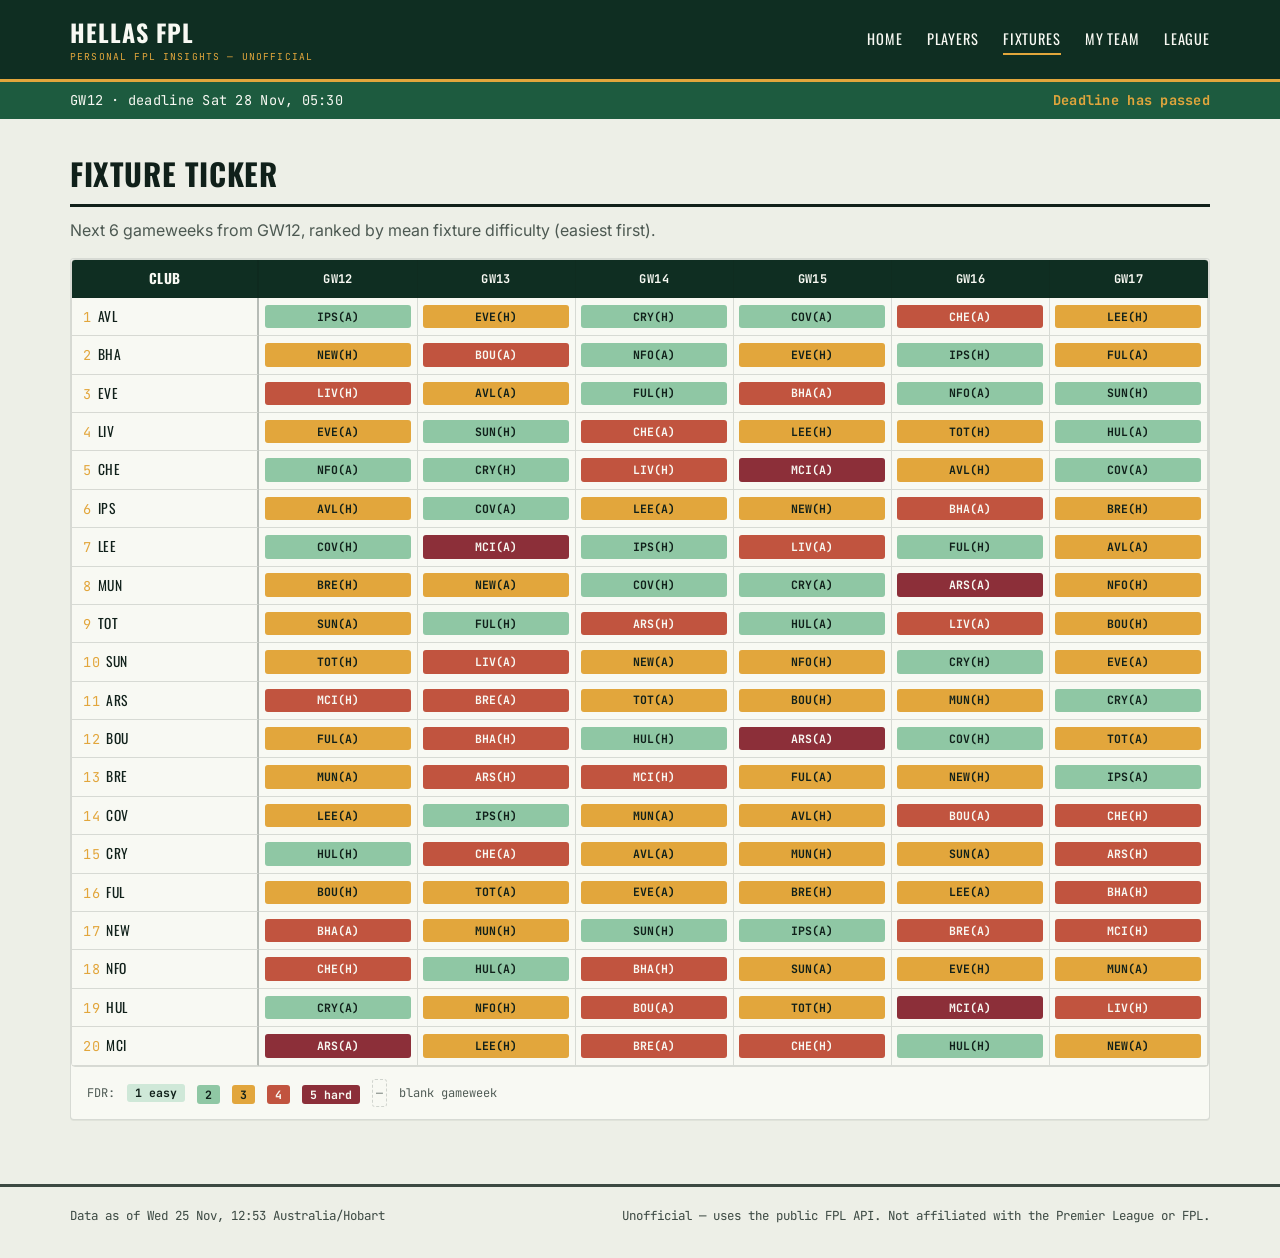
==== docs/fixtures.html @ b4c3e899 "Rebuild site [skip ci]" ====
<!doctype html>
<html lang="en">
<head>
<meta charset="utf-8">
<meta name="viewport" content="width=device-width, initial-scale=1">
<title>Hellas FPL &mdash; Fixtures</title>
<meta name="description" content="Personal Fantasy Premier League insights for Hellas FPL. Unofficial, uses the public FPL API.">
<link rel="preconnect" href="https://fonts.googleapis.com">
<link rel="preconnect" href="https://fonts.gstatic.com" crossorigin>
<link href="https://fonts.googleapis.com/css2?family=Oswald:wght@500;600;700&family=Inter:wght@400;500;600&family=JetBrains+Mono:wght@400;500;700&display=swap" rel="stylesheet">
<link rel="stylesheet" href="assets/style.css">
</head>
<body>
<header class="site-header">
  <div class="container">
    <a class="wordmark" href="index.html">Hellas FPL<small>Personal FPL insights &mdash; unofficial</small></a>
    <button class="nav-toggle" aria-label="Toggle navigation" aria-expanded="false">MENU</button>
    <nav class="site-nav">
      <a href="index.html" >Home</a>
      <a href="players.html" >Players</a>
      <a href="fixtures.html" aria-current="page">Fixtures</a>
      <a href="my-team.html" >My Team</a>
      <a href="league.html" >League</a>
    </nav>
  </div>
</header>

<div class="matchday-strip">
  <div class="container">
    <span>GW12 &middot; deadline Sat 28 Nov, 05:30</span>
    <span class="countdown" data-deadline="2026-11-27T18:30:00+00:00">--</span>
  </div>
</div>

<main>
  <div class="container">
    
<h1 class="page-title">Fixture Ticker</h1>
<p class="text-muted" style="margin-top:-0.8rem;">Next 6 gameweeks from GW12, ranked by mean fixture difficulty (easiest first).</p>

<div class="panel">
  <div class="panel-body" style="padding: 0;">
    

<div class="ticker-scroll">
<table class="ticker">
  <thead>
    <tr>
      <th class="club-cell">Club</th>
      <th>GW12</th><th>GW13</th><th>GW14</th><th>GW15</th><th>GW16</th><th>GW17</th>
    </tr>
  </thead>
  <tbody>
    
    <tr>
      <td class="club-cell"><span class="rank-num">1</span>AVL</td>
      
      <td class="fdr-cell">
        
          <span class="fdr-chip fdr-2">IPS(A)</span>
        
      </td>
      
      <td class="fdr-cell">
        
          <span class="fdr-chip fdr-3">EVE(H)</span>
        
      </td>
      
      <td class="fdr-cell">
        
          <span class="fdr-chip fdr-2">CRY(H)</span>
        
      </td>
      
      <td class="fdr-cell">
        
          <span class="fdr-chip fdr-2">COV(A)</span>
        
      </td>
      
      <td class="fdr-cell">
        
          <span class="fdr-chip fdr-4">CHE(A)</span>
        
      </td>
      
      <td class="fdr-cell">
        
          <span class="fdr-chip fdr-3">LEE(H)</span>
        
      </td>
      
    </tr>
    
    <tr>
      <td class="club-cell"><span class="rank-num">2</span>BHA</td>
      
      <td class="fdr-cell">
        
          <span class="fdr-chip fdr-3">NEW(H)</span>
        
      </td>
      
      <td class="fdr-cell">
        
          <span class="fdr-chip fdr-4">BOU(A)</span>
        
      </td>
      
      <td class="fdr-cell">
        
          <span class="fdr-chip fdr-2">NFO(A)</span>
        
      </td>
      
      <td class="fdr-cell">
        
          <span class="fdr-chip fdr-3">EVE(H)</span>
        
      </td>
      
      <td class="fdr-cell">
        
          <span class="fdr-chip fdr-2">IPS(H)</span>
        
      </td>
      
      <td class="fdr-cell">
        
          <span class="fdr-chip fdr-3">FUL(A)</span>
        
      </td>
      
    </tr>
    
    <tr>
      <td class="club-cell"><span class="rank-num">3</span>EVE</td>
      
      <td class="fdr-cell">
        
          <span class="fdr-chip fdr-4">LIV(H)</span>
        
      </td>
      
      <td class="fdr-cell">
        
          <span class="fdr-chip fdr-3">AVL(A)</span>
        
      </td>
      
      <td class="fdr-cell">
        
          <span class="fdr-chip fdr-2">FUL(H)</span>
        
      </td>
      
      <td class="fdr-cell">
        
          <span class="fdr-chip fdr-4">BHA(A)</span>
        
      </td>
      
      <td class="fdr-cell">
        
          <span class="fdr-chip fdr-2">NFO(A)</span>
        
      </td>
      
      <td class="fdr-cell">
        
          <span class="fdr-chip fdr-2">SUN(H)</span>
        
      </td>
      
    </tr>
    
    <tr>
      <td class="club-cell"><span class="rank-num">4</span>LIV</td>
      
      <td class="fdr-cell">
        
          <span class="fdr-chip fdr-3">EVE(A)</span>
        
      </td>
      
      <td class="fdr-cell">
        
          <span class="fdr-chip fdr-2">SUN(H)</span>
        
      </td>
      
      <td class="fdr-cell">
        
          <span class="fdr-chip fdr-4">CHE(A)</span>
        
      </td>
      
      <td class="fdr-cell">
        
          <span class="fdr-chip fdr-3">LEE(H)</span>
        
      </td>
      
      <td class="fdr-cell">
        
          <span class="fdr-chip fdr-3">TOT(H)</span>
        
      </td>
      
      <td class="fdr-cell">
        
          <span class="fdr-chip fdr-2">HUL(A)</span>
        
      </td>
      
    </tr>
    
    <tr>
      <td class="club-cell"><span class="rank-num">5</span>CHE</td>
      
      <td class="fdr-cell">
        
          <span class="fdr-chip fdr-2">NFO(A)</span>
        
      </td>
      
      <td class="fdr-cell">
        
          <span class="fdr-chip fdr-2">CRY(H)</span>
        
      </td>
      
      <td class="fdr-cell">
        
          <span class="fdr-chip fdr-4">LIV(H)</span>
        
      </td>
      
      <td class="fdr-cell">
        
          <span class="fdr-chip fdr-5">MCI(A)</span>
        
      </td>
      
      <td class="fdr-cell">
        
          <span class="fdr-chip fdr-3">AVL(H)</span>
        
      </td>
      
      <td class="fdr-cell">
        
          <span class="fdr-chip fdr-2">COV(A)</span>
        
      </td>
      
    </tr>
    
    <tr>
      <td class="club-cell"><span class="rank-num">6</span>IPS</td>
      
      <td class="fdr-cell">
        
          <span class="fdr-chip fdr-3">AVL(H)</span>
        
      </td>
      
      <td class="fdr-cell">
        
          <span class="fdr-chip fdr-2">COV(A)</span>
        
      </td>
      
      <td class="fdr-cell">
        
          <span class="fdr-chip fdr-3">LEE(A)</span>
        
      </td>
      
      <td class="fdr-cell">
        
          <span class="fdr-chip fdr-3">NEW(H)</span>
        
      </td>
      
      <td class="fdr-cell">
        
          <span class="fdr-chip fdr-4">BHA(A)</span>
        
      </td>
      
      <td class="fdr-cell">
        
          <span class="fdr-chip fdr-3">BRE(H)</span>
        
      </td>
      
    </tr>
    
    <tr>
      <td class="club-cell"><span class="rank-num">7</span>LEE</td>
      
      <td class="fdr-cell">
        
          <span class="fdr-chip fdr-2">COV(H)</span>
        
      </td>
      
      <td class="fdr-cell">
        
          <span class="fdr-chip fdr-5">MCI(A)</span>
        
      </td>
      
      <td class="fdr-cell">
        
          <span class="fdr-chip fdr-2">IPS(H)</span>
        
      </td>
      
      <td class="fdr-cell">
        
          <span class="fdr-chip fdr-4">LIV(A)</span>
        
      </td>
      
      <td class="fdr-cell">
        
          <span class="fdr-chip fdr-2">FUL(H)</span>
        
      </td>
      
      <td class="fdr-cell">
        
          <span class="fdr-chip fdr-3">AVL(A)</span>
        
      </td>
      
    </tr>
    
    <tr>
      <td class="club-cell"><span class="rank-num">8</span>MUN</td>
      
      <td class="fdr-cell">
        
          <span class="fdr-chip fdr-3">BRE(H)</span>
        
      </td>
      
      <td class="fdr-cell">
        
          <span class="fdr-chip fdr-3">NEW(A)</span>
        
      </td>
      
      <td class="fdr-cell">
        
          <span class="fdr-chip fdr-2">COV(H)</span>
        
      </td>
      
      <td class="fdr-cell">
        
          <span class="fdr-chip fdr-2">CRY(A)</span>
        
      </td>
      
      <td class="fdr-cell">
        
          <span class="fdr-chip fdr-5">ARS(A)</span>
        
      </td>
      
      <td class="fdr-cell">
        
          <span class="fdr-chip fdr-3">NFO(H)</span>
        
      </td>
      
    </tr>
    
    <tr>
      <td class="club-cell"><span class="rank-num">9</span>TOT</td>
      
      <td class="fdr-cell">
        
          <span class="fdr-chip fdr-3">SUN(A)</span>
        
      </td>
      
      <td class="fdr-cell">
        
          <span class="fdr-chip fdr-2">FUL(H)</span>
        
      </td>
      
      <td class="fdr-cell">
        
          <span class="fdr-chip fdr-4">ARS(H)</span>
        
      </td>
      
      <td class="fdr-cell">
        
          <span class="fdr-chip fdr-2">HUL(A)</span>
        
      </td>
      
      <td class="fdr-cell">
        
          <span class="fdr-chip fdr-4">LIV(A)</span>
        
      </td>
      
      <td class="fdr-cell">
        
          <span class="fdr-chip fdr-3">BOU(H)</span>
        
      </td>
      
    </tr>
    
    <tr>
      <td class="club-cell"><span class="rank-num">10</span>SUN</td>
      
      <td class="fdr-cell">
        
          <span class="fdr-chip fdr-3">TOT(H)</span>
        
      </td>
      
      <td class="fdr-cell">
        
          <span class="fdr-chip fdr-4">LIV(A)</span>
        
      </td>
      
      <td class="fdr-cell">
        
          <span class="fdr-chip fdr-3">NEW(A)</span>
        
      </td>
      
      <td class="fdr-cell">
        
          <span class="fdr-chip fdr-3">NFO(H)</span>
        
      </td>
      
      <td class="fdr-cell">
        
          <span class="fdr-chip fdr-2">CRY(H)</span>
        
      </td>
      
      <td class="fdr-cell">
        
          <span class="fdr-chip fdr-3">EVE(A)</span>
        
      </td>
      
    </tr>
    
    <tr>
      <td class="club-cell"><span class="rank-num">11</span>ARS</td>
      
      <td class="fdr-cell">
        
          <span class="fdr-chip fdr-4">MCI(H)</span>
        
      </td>
      
      <td class="fdr-cell">
        
          <span class="fdr-chip fdr-4">BRE(A)</span>
        
      </td>
      
      <td class="fdr-cell">
        
          <span class="fdr-chip fdr-3">TOT(A)</span>
        
      </td>
      
      <td class="fdr-cell">
        
          <span class="fdr-chip fdr-3">BOU(H)</span>
        
      </td>
      
      <td class="fdr-cell">
        
          <span class="fdr-chip fdr-3">MUN(H)</span>
        
      </td>
      
      <td class="fdr-cell">
        
          <span class="fdr-chip fdr-2">CRY(A)</span>
        
      </td>
      
    </tr>
    
    <tr>
      <td class="club-cell"><span class="rank-num">12</span>BOU</td>
      
      <td class="fdr-cell">
        
          <span class="fdr-chip fdr-3">FUL(A)</span>
        
      </td>
      
      <td class="fdr-cell">
        
          <span class="fdr-chip fdr-4">BHA(H)</span>
        
      </td>
      
      <td class="fdr-cell">
        
          <span class="fdr-chip fdr-2">HUL(H)</span>
        
      </td>
      
      <td class="fdr-cell">
        
          <span class="fdr-chip fdr-5">ARS(A)</span>
        
      </td>
      
      <td class="fdr-cell">
        
          <span class="fdr-chip fdr-2">COV(H)</span>
        
      </td>
      
      <td class="fdr-cell">
        
          <span class="fdr-chip fdr-3">TOT(A)</span>
        
      </td>
      
    </tr>
    
    <tr>
      <td class="club-cell"><span class="rank-num">13</span>BRE</td>
      
      <td class="fdr-cell">
        
          <span class="fdr-chip fdr-3">MUN(A)</span>
        
      </td>
      
      <td class="fdr-cell">
        
          <span class="fdr-chip fdr-4">ARS(H)</span>
        
      </td>
      
      <td class="fdr-cell">
        
          <span class="fdr-chip fdr-4">MCI(H)</span>
        
      </td>
      
      <td class="fdr-cell">
        
          <span class="fdr-chip fdr-3">FUL(A)</span>
        
      </td>
      
      <td class="fdr-cell">
        
          <span class="fdr-chip fdr-3">NEW(H)</span>
        
      </td>
      
      <td class="fdr-cell">
        
          <span class="fdr-chip fdr-2">IPS(A)</span>
        
      </td>
      
    </tr>
    
    <tr>
      <td class="club-cell"><span class="rank-num">14</span>COV</td>
      
      <td class="fdr-cell">
        
          <span class="fdr-chip fdr-3">LEE(A)</span>
        
      </td>
      
      <td class="fdr-cell">
        
          <span class="fdr-chip fdr-2">IPS(H)</span>
        
      </td>
      
      <td class="fdr-cell">
        
          <span class="fdr-chip fdr-3">MUN(A)</span>
        
      </td>
      
      <td class="fdr-cell">
        
          <span class="fdr-chip fdr-3">AVL(H)</span>
        
      </td>
      
      <td class="fdr-cell">
        
          <span class="fdr-chip fdr-4">BOU(A)</span>
        
      </td>
      
      <td class="fdr-cell">
        
          <span class="fdr-chip fdr-4">CHE(H)</span>
        
      </td>
      
    </tr>
    
    <tr>
      <td class="club-cell"><span class="rank-num">15</span>CRY</td>
      
      <td class="fdr-cell">
        
          <span class="fdr-chip fdr-2">HUL(H)</span>
        
      </td>
      
      <td class="fdr-cell">
        
          <span class="fdr-chip fdr-4">CHE(A)</span>
        
      </td>
      
      <td class="fdr-cell">
        
          <span class="fdr-chip fdr-3">AVL(A)</span>
        
      </td>
      
      <td class="fdr-cell">
        
          <span class="fdr-chip fdr-3">MUN(H)</span>
        
      </td>
      
      <td class="fdr-cell">
        
          <span class="fdr-chip fdr-3">SUN(A)</span>
        
      </td>
      
      <td class="fdr-cell">
        
          <span class="fdr-chip fdr-4">ARS(H)</span>
        
      </td>
      
    </tr>
    
    <tr>
      <td class="club-cell"><span class="rank-num">16</span>FUL</td>
      
      <td class="fdr-cell">
        
          <span class="fdr-chip fdr-3">BOU(H)</span>
        
      </td>
      
      <td class="fdr-cell">
        
          <span class="fdr-chip fdr-3">TOT(A)</span>
        
      </td>
      
      <td class="fdr-cell">
        
          <span class="fdr-chip fdr-3">EVE(A)</span>
        
      </td>
      
      <td class="fdr-cell">
        
          <span class="fdr-chip fdr-3">BRE(H)</span>
        
      </td>
      
      <td class="fdr-cell">
        
          <span class="fdr-chip fdr-3">LEE(A)</span>
        
      </td>
      
      <td class="fdr-cell">
        
          <span class="fdr-chip fdr-4">BHA(H)</span>
        
      </td>
      
    </tr>
    
    <tr>
      <td class="club-cell"><span class="rank-num">17</span>NEW</td>
      
      <td class="fdr-cell">
        
          <span class="fdr-chip fdr-4">BHA(A)</span>
        
      </td>
      
      <td class="fdr-cell">
        
          <span class="fdr-chip fdr-3">MUN(H)</span>
        
      </td>
      
      <td class="fdr-cell">
        
          <span class="fdr-chip fdr-2">SUN(H)</span>
        
      </td>
      
      <td class="fdr-cell">
        
          <span class="fdr-chip fdr-2">IPS(A)</span>
        
      </td>
      
      <td class="fdr-cell">
        
          <span class="fdr-chip fdr-4">BRE(A)</span>
        
      </td>
      
      <td class="fdr-cell">
        
          <span class="fdr-chip fdr-4">MCI(H)</span>
        
      </td>
      
    </tr>
    
    <tr>
      <td class="club-cell"><span class="rank-num">18</span>NFO</td>
      
      <td class="fdr-cell">
        
          <span class="fdr-chip fdr-4">CHE(H)</span>
        
      </td>
      
      <td class="fdr-cell">
        
          <span class="fdr-chip fdr-2">HUL(A)</span>
        
      </td>
      
      <td class="fdr-cell">
        
          <span class="fdr-chip fdr-4">BHA(H)</span>
        
      </td>
      
      <td class="fdr-cell">
        
          <span class="fdr-chip fdr-3">SUN(A)</span>
        
      </td>
      
      <td class="fdr-cell">
        
          <span class="fdr-chip fdr-3">EVE(H)</span>
        
      </td>
      
      <td class="fdr-cell">
        
          <span class="fdr-chip fdr-3">MUN(A)</span>
        
      </td>
      
    </tr>
    
    <tr>
      <td class="club-cell"><span class="rank-num">19</span>HUL</td>
      
      <td class="fdr-cell">
        
          <span class="fdr-chip fdr-2">CRY(A)</span>
        
      </td>
      
      <td class="fdr-cell">
        
          <span class="fdr-chip fdr-3">NFO(H)</span>
        
      </td>
      
      <td class="fdr-cell">
        
          <span class="fdr-chip fdr-4">BOU(A)</span>
        
      </td>
      
      <td class="fdr-cell">
        
          <span class="fdr-chip fdr-3">TOT(H)</span>
        
      </td>
      
      <td class="fdr-cell">
        
          <span class="fdr-chip fdr-5">MCI(A)</span>
        
      </td>
      
      <td class="fdr-cell">
        
          <span class="fdr-chip fdr-4">LIV(H)</span>
        
      </td>
      
    </tr>
    
    <tr>
      <td class="club-cell"><span class="rank-num">20</span>MCI</td>
      
      <td class="fdr-cell">
        
          <span class="fdr-chip fdr-5">ARS(A)</span>
        
      </td>
      
      <td class="fdr-cell">
        
          <span class="fdr-chip fdr-3">LEE(H)</span>
        
      </td>
      
      <td class="fdr-cell">
        
          <span class="fdr-chip fdr-4">BRE(A)</span>
        
      </td>
      
      <td class="fdr-cell">
        
          <span class="fdr-chip fdr-4">CHE(H)</span>
        
      </td>
      
      <td class="fdr-cell">
        
          <span class="fdr-chip fdr-2">HUL(H)</span>
        
      </td>
      
      <td class="fdr-cell">
        
          <span class="fdr-chip fdr-3">NEW(A)</span>
        
      </td>
      
    </tr>
    
  </tbody>
</table>
</div>
<div class="ticker-legend">
  <span class="text-muted">FDR:</span>
  <span class="fdr-chip fdr-1">1 easy</span><span class="fdr-chip fdr-2">2</span><span class="fdr-chip fdr-3">3</span><span class="fdr-chip fdr-4">4</span><span class="fdr-chip fdr-5">5 hard</span>
  <span class="fdr-blank" style="display:inline-block;">&mdash;</span><span class="text-muted">blank gameweek</span>
</div>


  </div>
</div>

  </div>
</main>

<footer class="site-footer">
  <div class="container">
    <span>Data as of Wed 25 Nov, 12:53 Australia/Hobart</span>
    <span>Unofficial &mdash; uses the public FPL API. Not affiliated with the Premier League or FPL.</span>
  </div>
</footer>

<script src="assets/site.js"></script>

</body>
</html>
---- docs/assets/style.css ----
/* ==========================================================================
   Hellas FPL -- design tokens
   Identity: matchday programme / tactics board, not a SaaS dashboard.
   Palette: deep pitch green + chalk paper + captain's-armband amber +
   claret danger + steel sky. Fixture difficulty reuses these same hues
   (green -> amber -> claret) instead of an unrelated heatmap scale.
   ========================================================================== */

:root {
  --ink: #10201a;
  --paper: #edefe7;
  --paper-raised: #f8f9f3;
  --pitch: #1d5b3f;
  --pitch-deep: #0f2e22;
  --amber: #e2a63c;
  --claret: #8c2f39;
  --sky: #3e7cb1;

  --line: rgba(16, 32, 26, 0.14);
  --line-strong: rgba(16, 32, 26, 0.28);
  --shadow: 0 1px 0 rgba(16, 32, 26, 0.06);

  --fdr-1: #cfe8d8;
  --fdr-2: #8fc7a4;
  --fdr-3: #e2a63c;
  --fdr-4: #c1543f;
  --fdr-5: #8c2f39;
  --fdr-text-light: #10201a;
  --fdr-text-dark: #f8f9f3;

  --font-display: "Oswald", "Arial Narrow", sans-serif;
  --font-body: "Inter", -apple-system, BlinkMacSystemFont, "Segoe UI", sans-serif;
  --font-mono: "JetBrains Mono", ui-monospace, "SFMono-Regular", Consolas, monospace;

  --radius: 4px;
  --gap: 1rem;
  --max-width: 1180px;
}

@media (prefers-color-scheme: dark) {
  :root {
    --ink: #eef1ea;
    --paper: #0b1b14;
    --paper-raised: #122a20;
    --pitch: #4c9b74;
    --pitch-deep: #081812;
    --amber: #f0b855;
    --claret: #d9707a;
    --sky: #6fa8d6;

    --line: rgba(238, 241, 234, 0.14);
    --line-strong: rgba(238, 241, 234, 0.28);
    --shadow: 0 1px 0 rgba(0, 0, 0, 0.4);

    --fdr-1: #1f4a34;
    --fdr-2: #2f7350;
    --fdr-3: #8a672a;
    --fdr-4: #7a3128;
    --fdr-5: #5c1f26;
    --fdr-text-light: #eef1ea;
    --fdr-text-dark: #eef1ea;
  }
}

* { box-sizing: border-box; }

html { -webkit-text-size-adjust: 100%; }

body {
  margin: 0;
  background: var(--paper);
  color: var(--ink);
  font-family: var(--font-body);
  font-size: 16px;
  line-height: 1.5;
}

a { color: inherit; }

img, svg { max-width: 100%; }

.container {
  max-width: var(--max-width);
  margin: 0 auto;
  padding: 0 1.25rem;
}

/* -- header ---------------------------------------------------------- */

.site-header {
  background: var(--pitch-deep);
  color: var(--paper-raised);
  border-bottom: 3px solid var(--amber);
}

.site-header .container {
  display: flex;
  align-items: center;
  justify-content: space-between;
  padding-top: 0.9rem;
  padding-bottom: 0.9rem;
  gap: 1rem;
}

.wordmark {
  font-family: var(--font-display);
  font-weight: 700;
  font-size: 1.5rem;
  letter-spacing: 0.04em;
  text-transform: uppercase;
  text-decoration: none;
  color: var(--paper-raised);
  white-space: nowrap;
}

.wordmark small {
  display: block;
  font-family: var(--font-mono);
  font-size: 0.6rem;
  letter-spacing: 0.12em;
  color: var(--amber);
  font-weight: 400;
}

.nav-toggle {
  display: none;
  background: none;
  border: 1px solid var(--paper-raised);
  color: var(--paper-raised);
  border-radius: var(--radius);
  padding: 0.4rem 0.6rem;
  font-family: var(--font-mono);
  font-size: 0.85rem;
  cursor: pointer;
}

.site-nav {
  display: flex;
  gap: 1.5rem;
}

.site-nav a {
  font-family: var(--font-display);
  text-transform: uppercase;
  letter-spacing: 0.06em;
  font-size: 0.9rem;
  text-decoration: none;
  color: var(--paper-raised);
  padding: 0.25rem 0;
  border-bottom: 2px solid transparent;
}

.site-nav a:hover,
.site-nav a[aria-current="page"] {
  border-bottom-color: var(--amber);
}

/* -- matchday strip (deadline ticker, present on every page) -------- */

.matchday-strip {
  background: var(--pitch);
  color: var(--paper-raised);
  font-family: var(--font-mono);
  font-size: 0.85rem;
  letter-spacing: 0.02em;
}

.matchday-strip .container {
  display: flex;
  align-items: center;
  justify-content: space-between;
  padding: 0.5rem 1.25rem;
  gap: 1rem;
  flex-wrap: wrap;
}

.matchday-strip .countdown {
  color: var(--amber);
  font-weight: 700;
}

/* -- layout ------------------------------------------------------------ */

main {
  padding: 2rem 0 3rem;
}

.page-title {
  font-family: var(--font-display);
  text-transform: uppercase;
  letter-spacing: 0.02em;
  font-size: 1.9rem;
  margin: 0 0 1.5rem;
  border-bottom: 3px solid var(--ink);
  padding-bottom: 0.5rem;
}

.grid {
  display: grid;
  gap: var(--gap);
}

.grid-2 { grid-template-columns: repeat(2, 1fr); }
.grid-3 { grid-template-columns: repeat(3, 1fr); }

@media (max-width: 800px) {
  .grid-2, .grid-3 { grid-template-columns: 1fr; }
}

/* -- panels (programme-style sections, not floating SaaS cards) ------ */

.panel {
  background: var(--paper-raised);
  border: 1px solid var(--line);
  border-radius: var(--radius);
  box-shadow: var(--shadow);
  margin-bottom: var(--gap);
  overflow: hidden;
}

.panel-head {
  background: var(--pitch-deep);
  color: var(--paper-raised);
  font-family: var(--font-display);
  text-transform: uppercase;
  letter-spacing: 0.05em;
  font-size: 0.95rem;
  padding: 0.55rem 1rem;
  display: flex;
  justify-content: space-between;
  align-items: baseline;
}

.panel-head .panel-sub {
  font-family: var(--font-mono);
  font-size: 0.7rem;
  color: var(--amber);
  text-transform: none;
  letter-spacing: 0;
}

.panel-body {
  padding: 1rem;
}

.panel-body > *:last-child { margin-bottom: 0; }

.panel-note {
  font-size: 0.8rem;
  color: var(--ink);
  opacity: 0.72;
  border-top: 1px dashed var(--line-strong);
  padding-top: 0.6rem;
  margin-top: 0.8rem;
}

/* -- stat tiles ---------------------------------------------------------- */

.stat-row {
  display: flex;
  flex-wrap: wrap;
  gap: var(--gap);
}

.stat-tile {
  flex: 1 1 140px;
  border: 1px solid var(--line);
  border-radius: var(--radius);
  background: var(--paper-raised);
  padding: 0.75rem 0.9rem;
}

.stat-tile .label {
  font-family: var(--font-mono);
  font-size: 0.7rem;
  text-transform: uppercase;
  letter-spacing: 0.06em;
  opacity: 0.7;
}

.stat-tile .value {
  font-family: var(--font-display);
  font-size: 1.6rem;
  line-height: 1.1;
}

/* -- tables --------------------------------------------------------- */

.table-wrap { overflow-x: auto; }

table {
  width: 100%;
  border-collapse: collapse;
  font-size: 0.9rem;
}

th, td {
  text-align: left;
  padding: 0.5rem 0.6rem;
  border-bottom: 1px solid var(--line);
  white-space: nowrap;
}

th {
  font-family: var(--font-display);
  text-transform: uppercase;
  letter-spacing: 0.03em;
  font-size: 0.78rem;
  background: rgba(16, 32, 26, 0.04);
  position: sticky;
  top: 0;
}

tbody tr:hover { background: rgba(16, 32, 26, 0.05); }

.num { font-family: var(--font-mono); text-align: right; }

/* -- badges / flags -------------------------------------------------- */

.badge {
  display: inline-block;
  font-family: var(--font-mono);
  font-size: 0.7rem;
  padding: 0.1rem 0.4rem;
  border-radius: var(--radius);
  border: 1px solid var(--line-strong);
}

.badge-amber { background: var(--amber); color: var(--pitch-deep); border-color: transparent; }
.badge-claret { background: var(--claret); color: var(--paper-raised); border-color: transparent; }
.badge-sky { background: var(--sky); color: var(--paper-raised); border-color: transparent; }
.badge-pitch { background: var(--pitch); color: var(--paper-raised); border-color: transparent; }

/* -- fixture ticker grid: the signature element ---------------------- */

.ticker-scroll {
  overflow-x: auto;
  border: 1px solid var(--line);
  border-radius: var(--radius);
}

.ticker {
  border-collapse: separate;
  border-spacing: 0;
  width: 100%;
  min-width: 640px;
}

.ticker th, .ticker td {
  border: none;
  border-bottom: 1px solid var(--line);
  border-right: 1px solid var(--line);
  white-space: nowrap;
}

.ticker thead th {
  background: var(--pitch-deep);
  color: var(--paper-raised);
  font-family: var(--font-mono);
  font-size: 0.75rem;
  text-align: center;
  padding: 0.5rem 0.4rem;
}

.ticker .club-cell {
  position: sticky;
  left: 0;
  background: var(--paper-raised);
  font-family: var(--font-display);
  text-transform: uppercase;
  letter-spacing: 0.03em;
  font-size: 0.85rem;
  padding: 0.5rem 0.7rem;
  z-index: 1;
  border-right: 2px solid var(--line-strong);
}

.ticker thead .club-cell {
  background: var(--pitch-deep);
  color: var(--paper-raised);
  z-index: 2;
}

.ticker .rank-num {
  font-family: var(--font-mono);
  color: var(--amber);
  margin-right: 0.4rem;
}

.fdr-cell {
  padding: 0.35rem;
  text-align: center;
  vertical-align: middle;
}

.fdr-chip {
  display: block;
  font-family: var(--font-mono);
  font-size: 0.72rem;
  font-weight: 700;
  border-radius: 3px;
  padding: 0.3rem 0.2rem;
  line-height: 1.2;
}

.fdr-chip + .fdr-chip { margin-top: 0.2rem; }

.fdr-1 { background: var(--fdr-1); color: var(--fdr-text-light); }
.fdr-2 { background: var(--fdr-2); color: var(--fdr-text-light); }
.fdr-3 { background: var(--fdr-3); color: var(--fdr-text-light); }
.fdr-4 { background: var(--fdr-4); color: var(--fdr-text-dark); }
.fdr-5 { background: var(--fdr-5); color: var(--fdr-text-dark); }

.fdr-blank {
  display: block;
  border: 1px dashed var(--line-strong);
  border-radius: 3px;
  padding: 0.3rem 0.2rem;
  font-family: var(--font-mono);
  font-size: 0.72rem;
  opacity: 0.6;
}

.ticker-legend {
  display: flex;
  flex-wrap: wrap;
  gap: 0.75rem;
  padding: 0.75rem 1rem;
  font-family: var(--font-mono);
  font-size: 0.75rem;
  align-items: center;
}

.ticker-legend .fdr-chip { display: inline-block; padding: 0.15rem 0.5rem; }

/* -- players page filter bar ------------------------------------------ */

.filter-bar {
  display: flex;
  flex-wrap: wrap;
  gap: 0.75rem;
  align-items: end;
  margin-bottom: 1rem;
}

.filter-field {
  display: flex;
  flex-direction: column;
  gap: 0.25rem;
}

.filter-field label {
  font-family: var(--font-mono);
  font-size: 0.7rem;
  text-transform: uppercase;
  letter-spacing: 0.05em;
  opacity: 0.75;
}

.filter-field select,
.filter-field input {
  font-family: var(--font-body);
  font-size: 0.9rem;
  padding: 0.4rem 0.5rem;
  border: 1px solid var(--line-strong);
  border-radius: var(--radius);
  background: var(--paper-raised);
  color: var(--ink);
}

th[data-sort] { cursor: pointer; user-select: none; }
th[data-sort]:hover { color: var(--amber); }
th[data-sort].sorted-asc::after { content: " \25B2"; }
th[data-sort].sorted-desc::after { content: " \25BC"; }

/* -- season trend sparkline ------------------------------------------- */

.trend-chart { width: 100%; height: auto; }
.trend-chart .line { fill: none; stroke: var(--pitch); stroke-width: 2; }
.trend-chart .point { fill: var(--amber); }
.trend-chart .axis { stroke: var(--line-strong); stroke-width: 1; }
.trend-chart text { font-family: var(--font-mono); font-size: 9px; fill: var(--ink); opacity: 0.7; }

/* -- footer ------------------------------------------------------------ */

.site-footer {
  border-top: 3px solid var(--ink);
  padding: 1.25rem 0 2rem;
  font-family: var(--font-mono);
  font-size: 0.78rem;
  opacity: 0.8;
}

.site-footer .container {
  display: flex;
  justify-content: space-between;
  flex-wrap: wrap;
  gap: 0.5rem;
}

/* -- empty / pre-season states ------------------------------------------ */

.empty-state {
  text-align: center;
  padding: 2.5rem 1rem;
}

.empty-state .badge-amber {
  display: inline-block;
  margin-bottom: 0.75rem;
}

/* -- utility -------------------------------------------------------- */

.mt-0 { margin-top: 0; }
.text-muted { opacity: 0.72; }
.small { font-size: 0.82rem; }
.mono { font-family: var(--font-mono); }

/* -- responsive nav --------------------------------------------------- */

@media (max-width: 700px) {
  .nav-toggle { display: inline-block; }
  .site-nav {
    display: none;
    position: absolute;
    top: 100%;
    left: 0;
    right: 0;
    background: var(--pitch-deep);
    flex-direction: column;
    gap: 0;
    padding: 0.5rem 1.25rem 1rem;
  }
  .site-nav.open { display: flex; }
  .site-nav a { padding: 0.6rem 0; border-bottom: 1px solid rgba(248, 249, 243, 0.12); }
  .site-header { position: relative; }
  .stat-row { flex-direction: column; }
}

/* -- accessibility: focus + reduced motion --------------------------- */

a:focus-visible,
button:focus-visible,
select:focus-visible,
input:focus-visible,
th[data-sort]:focus-visible {
  outline: 3px solid var(--sky);
  outline-offset: 2px;
}

@media (prefers-reduced-motion: reduce) {
  * {
    animation-duration: 0.001ms !important;
    animation-iteration-count: 1 !important;
    transition-duration: 0.001ms !important;
  }
}
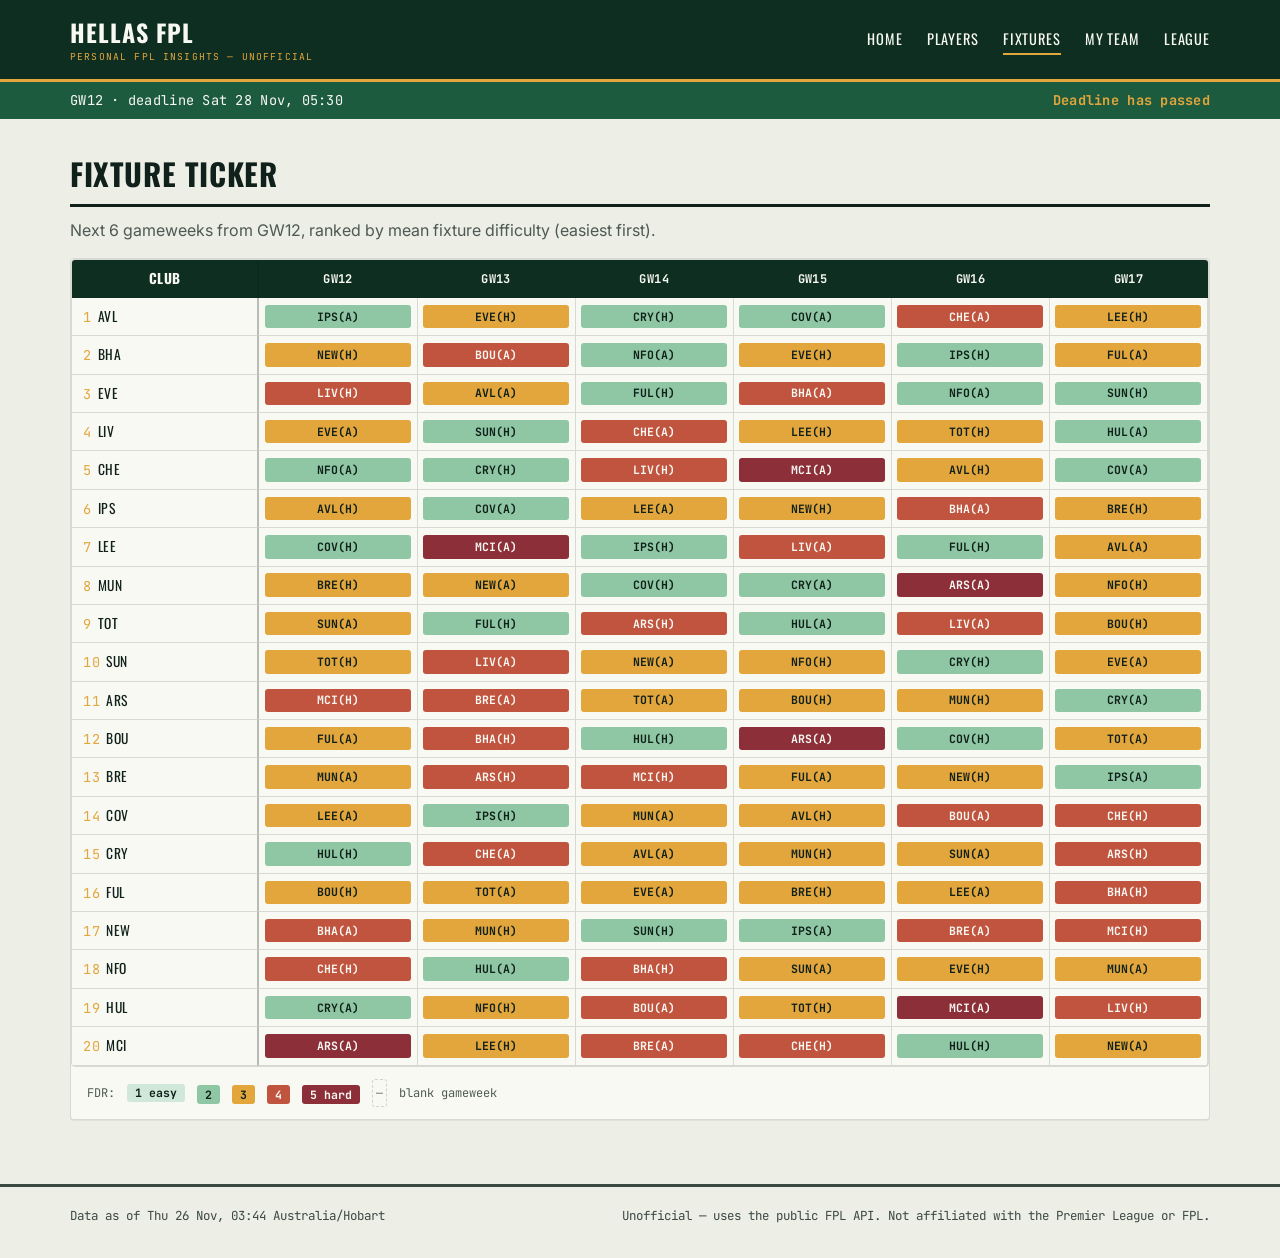
==== commit 96bf03e0: "Rebuild site [skip ci]" ====
--- a/docs/fixtures.html
+++ b/docs/fixtures.html
@@ -890,7 +890,7 @@
 
 <footer class="site-footer">
   <div class="container">
-    <span>Data as of Wed 25 Nov, 12:53 Australia/Hobart</span>
+    <span>Data as of Thu 26 Nov, 03:44 Australia/Hobart</span>
     <span>Unofficial &mdash; uses the public FPL API. Not affiliated with the Premier League or FPL.</span>
   </div>
 </footer>
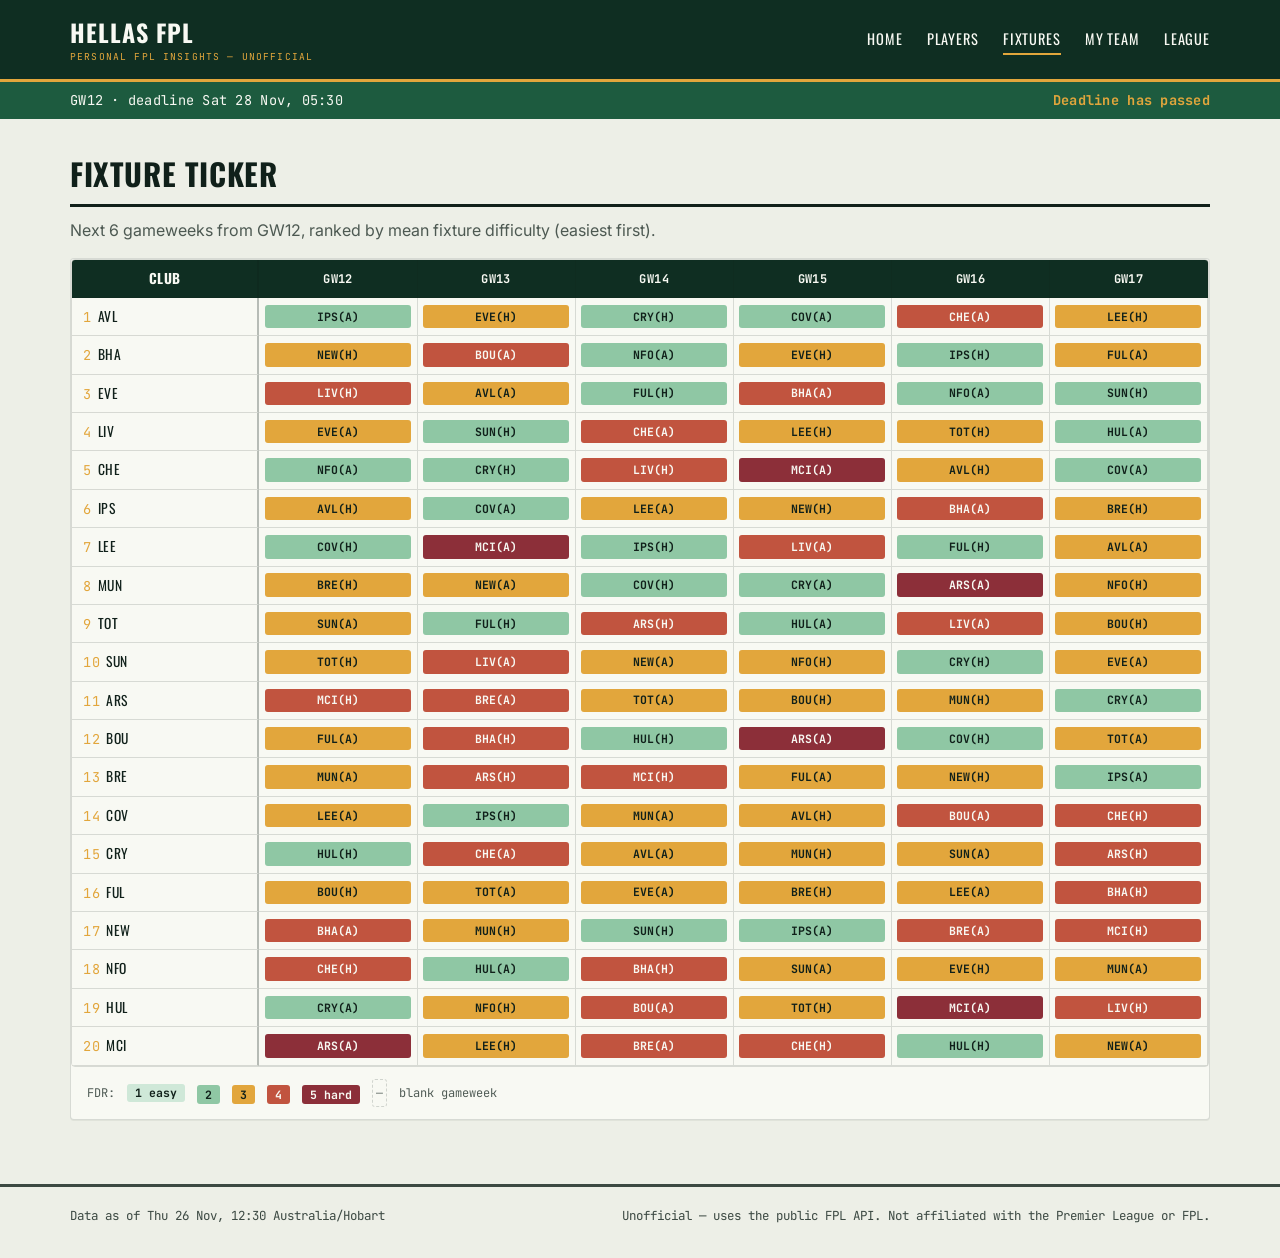
==== commit df1a311b: "Rebuild site [skip ci]" ====
--- a/docs/fixtures.html
+++ b/docs/fixtures.html
@@ -890,7 +890,7 @@
 
 <footer class="site-footer">
   <div class="container">
-    <span>Data as of Thu 26 Nov, 03:44 Australia/Hobart</span>
+    <span>Data as of Thu 26 Nov, 12:30 Australia/Hobart</span>
     <span>Unofficial &mdash; uses the public FPL API. Not affiliated with the Premier League or FPL.</span>
   </div>
 </footer>
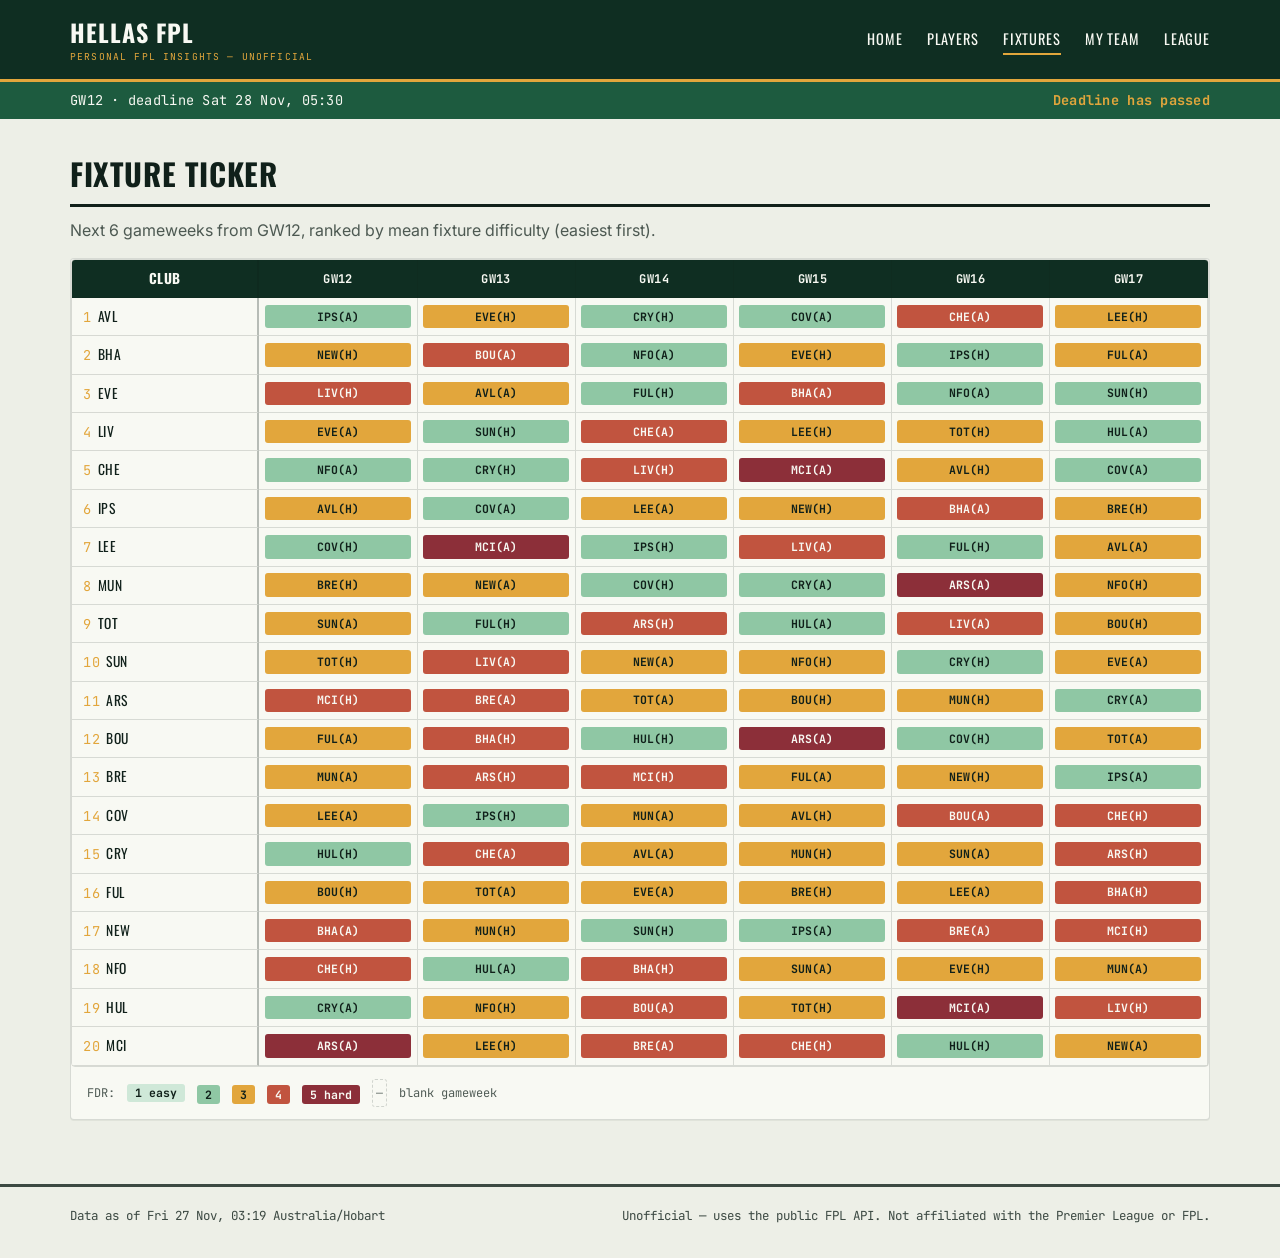
==== commit 66230980: "Rebuild site [skip ci]" ====
--- a/docs/fixtures.html
+++ b/docs/fixtures.html
@@ -890,7 +890,7 @@
 
 <footer class="site-footer">
   <div class="container">
-    <span>Data as of Thu 26 Nov, 12:30 Australia/Hobart</span>
+    <span>Data as of Fri 27 Nov, 03:19 Australia/Hobart</span>
     <span>Unofficial &mdash; uses the public FPL API. Not affiliated with the Premier League or FPL.</span>
   </div>
 </footer>
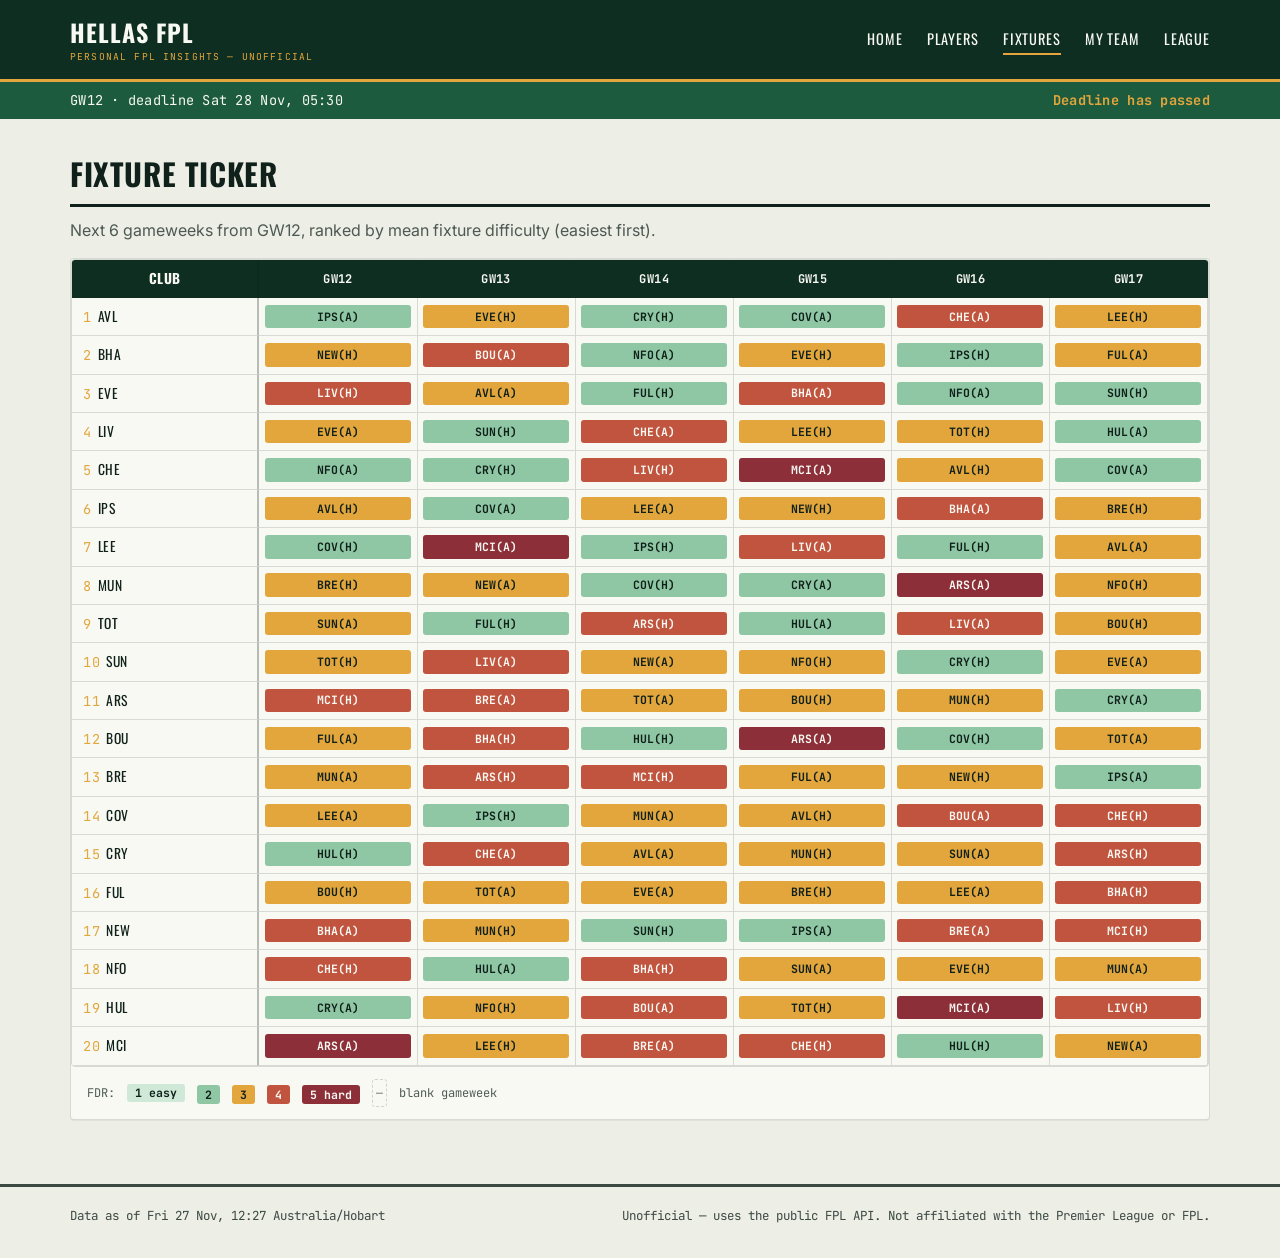
==== commit 4fc5fe4b: "Rebuild site [skip ci]" ====
--- a/docs/fixtures.html
+++ b/docs/fixtures.html
@@ -890,7 +890,7 @@
 
 <footer class="site-footer">
   <div class="container">
-    <span>Data as of Fri 27 Nov, 03:19 Australia/Hobart</span>
+    <span>Data as of Fri 27 Nov, 12:27 Australia/Hobart</span>
     <span>Unofficial &mdash; uses the public FPL API. Not affiliated with the Premier League or FPL.</span>
   </div>
 </footer>
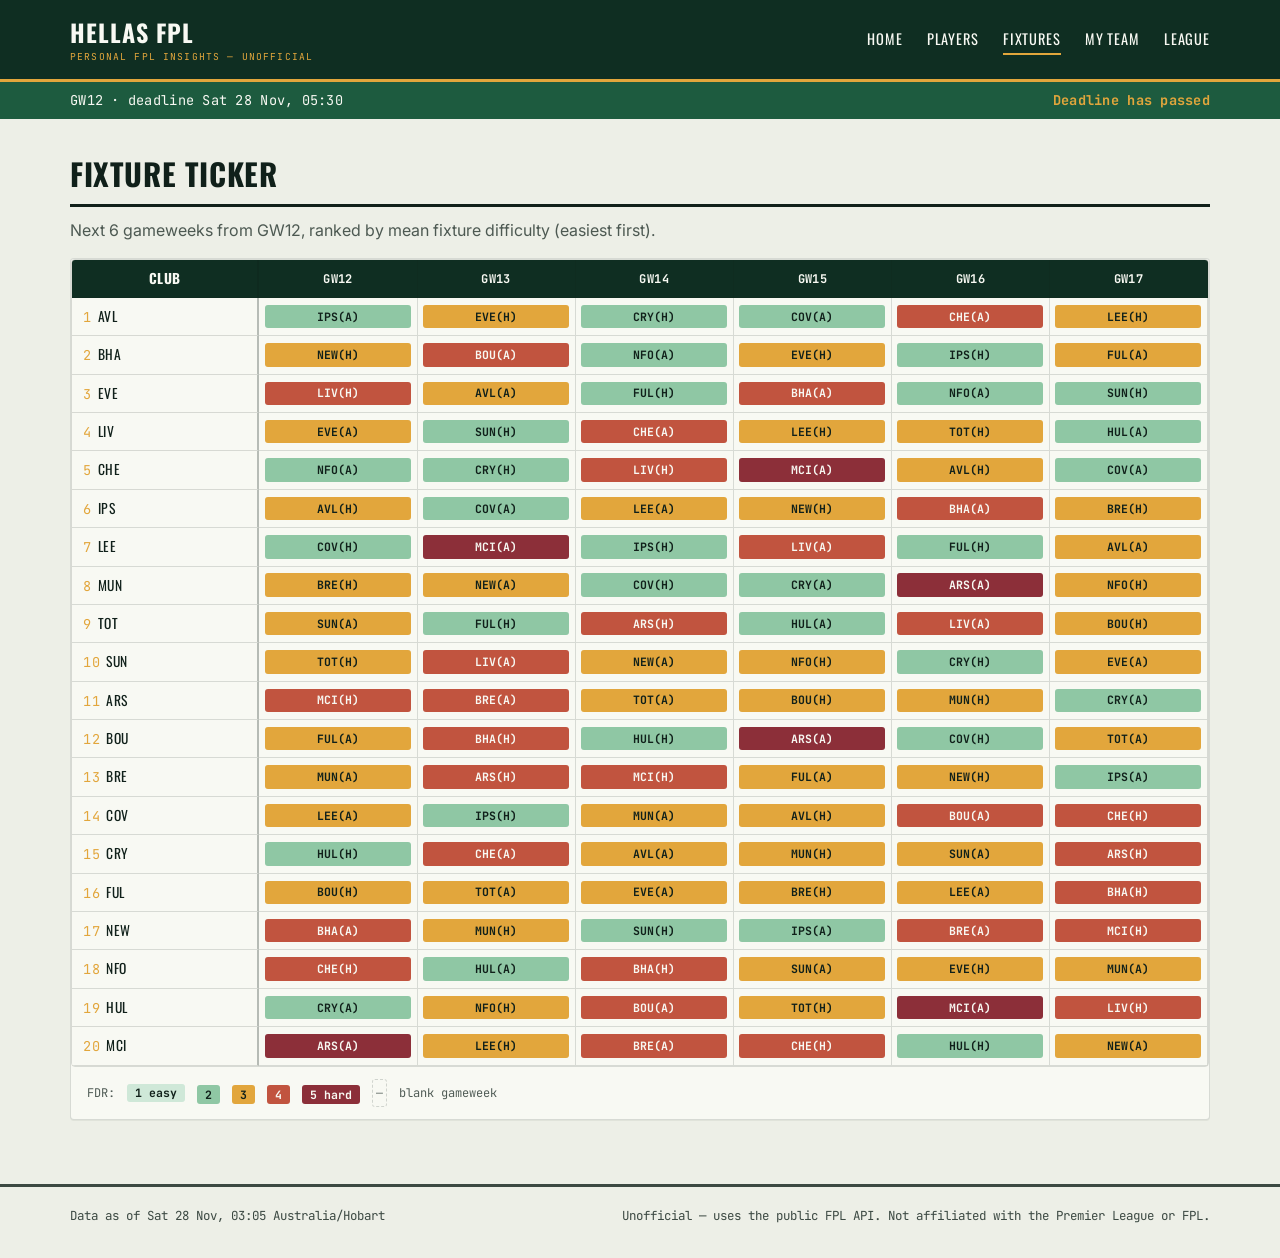
==== commit dd1ac943: "Rebuild site [skip ci]" ====
--- a/docs/fixtures.html
+++ b/docs/fixtures.html
@@ -890,7 +890,7 @@
 
 <footer class="site-footer">
   <div class="container">
-    <span>Data as of Fri 27 Nov, 12:27 Australia/Hobart</span>
+    <span>Data as of Sat 28 Nov, 03:05 Australia/Hobart</span>
     <span>Unofficial &mdash; uses the public FPL API. Not affiliated with the Premier League or FPL.</span>
   </div>
 </footer>
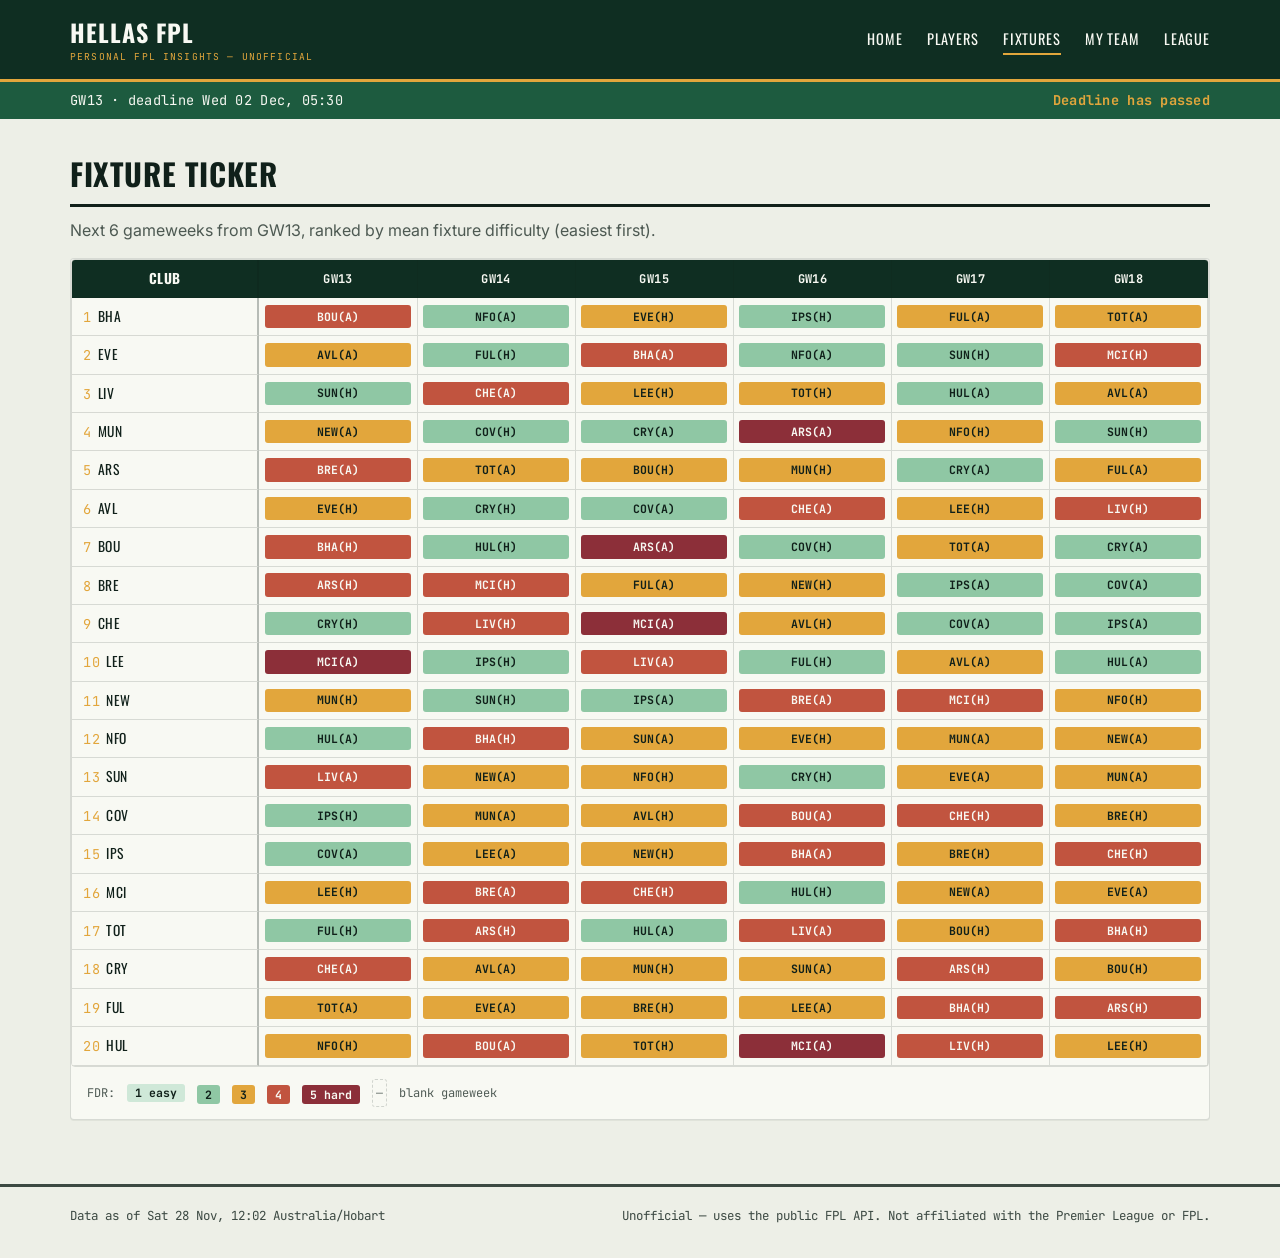
==== commit cfaf19b8: "Rebuild site [skip ci]" ====
--- a/docs/fixtures.html
+++ b/docs/fixtures.html
@@ -27,8 +27,8 @@
 
 <div class="matchday-strip">
   <div class="container">
-    <span>GW12 &middot; deadline Sat 28 Nov, 05:30</span>
-    <span class="countdown" data-deadline="2026-11-27T18:30:00+00:00">--</span>
+    <span>GW13 &middot; deadline Wed 02 Dec, 05:30</span>
+    <span class="countdown" data-deadline="2026-12-01T18:30:00+00:00">--</span>
   </div>
 </div>
 
@@ -36,7 +36,7 @@
   <div class="container">
     
 <h1 class="page-title">Fixture Ticker</h1>
-<p class="text-muted" style="margin-top:-0.8rem;">Next 6 gameweeks from GW12, ranked by mean fixture difficulty (easiest first).</p>
+<p class="text-muted" style="margin-top:-0.8rem;">Next 6 gameweeks from GW13, ranked by mean fixture difficulty (easiest first).</p>
 
 <div class="panel">
   <div class="panel-body" style="padding: 0;">
@@ -47,13 +47,324 @@
   <thead>
     <tr>
       <th class="club-cell">Club</th>
-      <th>GW12</th><th>GW13</th><th>GW14</th><th>GW15</th><th>GW16</th><th>GW17</th>
+      <th>GW13</th><th>GW14</th><th>GW15</th><th>GW16</th><th>GW17</th><th>GW18</th>
     </tr>
   </thead>
   <tbody>
     
     <tr>
-      <td class="club-cell"><span class="rank-num">1</span>AVL</td>
+      <td class="club-cell"><span class="rank-num">1</span>BHA</td>
+      
+      <td class="fdr-cell">
+        
+          <span class="fdr-chip fdr-4">BOU(A)</span>
+        
+      </td>
+      
+      <td class="fdr-cell">
+        
+          <span class="fdr-chip fdr-2">NFO(A)</span>
+        
+      </td>
+      
+      <td class="fdr-cell">
+        
+          <span class="fdr-chip fdr-3">EVE(H)</span>
+        
+      </td>
+      
+      <td class="fdr-cell">
+        
+          <span class="fdr-chip fdr-2">IPS(H)</span>
+        
+      </td>
+      
+      <td class="fdr-cell">
+        
+          <span class="fdr-chip fdr-3">FUL(A)</span>
+        
+      </td>
+      
+      <td class="fdr-cell">
+        
+          <span class="fdr-chip fdr-3">TOT(A)</span>
+        
+      </td>
+      
+    </tr>
+    
+    <tr>
+      <td class="club-cell"><span class="rank-num">2</span>EVE</td>
+      
+      <td class="fdr-cell">
+        
+          <span class="fdr-chip fdr-3">AVL(A)</span>
+        
+      </td>
+      
+      <td class="fdr-cell">
+        
+          <span class="fdr-chip fdr-2">FUL(H)</span>
+        
+      </td>
+      
+      <td class="fdr-cell">
+        
+          <span class="fdr-chip fdr-4">BHA(A)</span>
+        
+      </td>
+      
+      <td class="fdr-cell">
+        
+          <span class="fdr-chip fdr-2">NFO(A)</span>
+        
+      </td>
+      
+      <td class="fdr-cell">
+        
+          <span class="fdr-chip fdr-2">SUN(H)</span>
+        
+      </td>
+      
+      <td class="fdr-cell">
+        
+          <span class="fdr-chip fdr-4">MCI(H)</span>
+        
+      </td>
+      
+    </tr>
+    
+    <tr>
+      <td class="club-cell"><span class="rank-num">3</span>LIV</td>
+      
+      <td class="fdr-cell">
+        
+          <span class="fdr-chip fdr-2">SUN(H)</span>
+        
+      </td>
+      
+      <td class="fdr-cell">
+        
+          <span class="fdr-chip fdr-4">CHE(A)</span>
+        
+      </td>
+      
+      <td class="fdr-cell">
+        
+          <span class="fdr-chip fdr-3">LEE(H)</span>
+        
+      </td>
+      
+      <td class="fdr-cell">
+        
+          <span class="fdr-chip fdr-3">TOT(H)</span>
+        
+      </td>
+      
+      <td class="fdr-cell">
+        
+          <span class="fdr-chip fdr-2">HUL(A)</span>
+        
+      </td>
+      
+      <td class="fdr-cell">
+        
+          <span class="fdr-chip fdr-3">AVL(A)</span>
+        
+      </td>
+      
+    </tr>
+    
+    <tr>
+      <td class="club-cell"><span class="rank-num">4</span>MUN</td>
+      
+      <td class="fdr-cell">
+        
+          <span class="fdr-chip fdr-3">NEW(A)</span>
+        
+      </td>
+      
+      <td class="fdr-cell">
+        
+          <span class="fdr-chip fdr-2">COV(H)</span>
+        
+      </td>
+      
+      <td class="fdr-cell">
+        
+          <span class="fdr-chip fdr-2">CRY(A)</span>
+        
+      </td>
+      
+      <td class="fdr-cell">
+        
+          <span class="fdr-chip fdr-5">ARS(A)</span>
+        
+      </td>
+      
+      <td class="fdr-cell">
+        
+          <span class="fdr-chip fdr-3">NFO(H)</span>
+        
+      </td>
+      
+      <td class="fdr-cell">
+        
+          <span class="fdr-chip fdr-2">SUN(H)</span>
+        
+      </td>
+      
+    </tr>
+    
+    <tr>
+      <td class="club-cell"><span class="rank-num">5</span>ARS</td>
+      
+      <td class="fdr-cell">
+        
+          <span class="fdr-chip fdr-4">BRE(A)</span>
+        
+      </td>
+      
+      <td class="fdr-cell">
+        
+          <span class="fdr-chip fdr-3">TOT(A)</span>
+        
+      </td>
+      
+      <td class="fdr-cell">
+        
+          <span class="fdr-chip fdr-3">BOU(H)</span>
+        
+      </td>
+      
+      <td class="fdr-cell">
+        
+          <span class="fdr-chip fdr-3">MUN(H)</span>
+        
+      </td>
+      
+      <td class="fdr-cell">
+        
+          <span class="fdr-chip fdr-2">CRY(A)</span>
+        
+      </td>
+      
+      <td class="fdr-cell">
+        
+          <span class="fdr-chip fdr-3">FUL(A)</span>
+        
+      </td>
+      
+    </tr>
+    
+    <tr>
+      <td class="club-cell"><span class="rank-num">6</span>AVL</td>
+      
+      <td class="fdr-cell">
+        
+          <span class="fdr-chip fdr-3">EVE(H)</span>
+        
+      </td>
+      
+      <td class="fdr-cell">
+        
+          <span class="fdr-chip fdr-2">CRY(H)</span>
+        
+      </td>
+      
+      <td class="fdr-cell">
+        
+          <span class="fdr-chip fdr-2">COV(A)</span>
+        
+      </td>
+      
+      <td class="fdr-cell">
+        
+          <span class="fdr-chip fdr-4">CHE(A)</span>
+        
+      </td>
+      
+      <td class="fdr-cell">
+        
+          <span class="fdr-chip fdr-3">LEE(H)</span>
+        
+      </td>
+      
+      <td class="fdr-cell">
+        
+          <span class="fdr-chip fdr-4">LIV(H)</span>
+        
+      </td>
+      
+    </tr>
+    
+    <tr>
+      <td class="club-cell"><span class="rank-num">7</span>BOU</td>
+      
+      <td class="fdr-cell">
+        
+          <span class="fdr-chip fdr-4">BHA(H)</span>
+        
+      </td>
+      
+      <td class="fdr-cell">
+        
+          <span class="fdr-chip fdr-2">HUL(H)</span>
+        
+      </td>
+      
+      <td class="fdr-cell">
+        
+          <span class="fdr-chip fdr-5">ARS(A)</span>
+        
+      </td>
+      
+      <td class="fdr-cell">
+        
+          <span class="fdr-chip fdr-2">COV(H)</span>
+        
+      </td>
+      
+      <td class="fdr-cell">
+        
+          <span class="fdr-chip fdr-3">TOT(A)</span>
+        
+      </td>
+      
+      <td class="fdr-cell">
+        
+          <span class="fdr-chip fdr-2">CRY(A)</span>
+        
+      </td>
+      
+    </tr>
+    
+    <tr>
+      <td class="club-cell"><span class="rank-num">8</span>BRE</td>
+      
+      <td class="fdr-cell">
+        
+          <span class="fdr-chip fdr-4">ARS(H)</span>
+        
+      </td>
+      
+      <td class="fdr-cell">
+        
+          <span class="fdr-chip fdr-4">MCI(H)</span>
+        
+      </td>
+      
+      <td class="fdr-cell">
+        
+          <span class="fdr-chip fdr-3">FUL(A)</span>
+        
+      </td>
+      
+      <td class="fdr-cell">
+        
+          <span class="fdr-chip fdr-3">NEW(H)</span>
+        
+      </td>
       
       <td class="fdr-cell">
         
@@ -63,810 +374,499 @@
       
       <td class="fdr-cell">
         
+          <span class="fdr-chip fdr-2">COV(A)</span>
+        
+      </td>
+      
+    </tr>
+    
+    <tr>
+      <td class="club-cell"><span class="rank-num">9</span>CHE</td>
+      
+      <td class="fdr-cell">
+        
+          <span class="fdr-chip fdr-2">CRY(H)</span>
+        
+      </td>
+      
+      <td class="fdr-cell">
+        
+          <span class="fdr-chip fdr-4">LIV(H)</span>
+        
+      </td>
+      
+      <td class="fdr-cell">
+        
+          <span class="fdr-chip fdr-5">MCI(A)</span>
+        
+      </td>
+      
+      <td class="fdr-cell">
+        
+          <span class="fdr-chip fdr-3">AVL(H)</span>
+        
+      </td>
+      
+      <td class="fdr-cell">
+        
+          <span class="fdr-chip fdr-2">COV(A)</span>
+        
+      </td>
+      
+      <td class="fdr-cell">
+        
+          <span class="fdr-chip fdr-2">IPS(A)</span>
+        
+      </td>
+      
+    </tr>
+    
+    <tr>
+      <td class="club-cell"><span class="rank-num">10</span>LEE</td>
+      
+      <td class="fdr-cell">
+        
+          <span class="fdr-chip fdr-5">MCI(A)</span>
+        
+      </td>
+      
+      <td class="fdr-cell">
+        
+          <span class="fdr-chip fdr-2">IPS(H)</span>
+        
+      </td>
+      
+      <td class="fdr-cell">
+        
+          <span class="fdr-chip fdr-4">LIV(A)</span>
+        
+      </td>
+      
+      <td class="fdr-cell">
+        
+          <span class="fdr-chip fdr-2">FUL(H)</span>
+        
+      </td>
+      
+      <td class="fdr-cell">
+        
+          <span class="fdr-chip fdr-3">AVL(A)</span>
+        
+      </td>
+      
+      <td class="fdr-cell">
+        
+          <span class="fdr-chip fdr-2">HUL(A)</span>
+        
+      </td>
+      
+    </tr>
+    
+    <tr>
+      <td class="club-cell"><span class="rank-num">11</span>NEW</td>
+      
+      <td class="fdr-cell">
+        
+          <span class="fdr-chip fdr-3">MUN(H)</span>
+        
+      </td>
+      
+      <td class="fdr-cell">
+        
+          <span class="fdr-chip fdr-2">SUN(H)</span>
+        
+      </td>
+      
+      <td class="fdr-cell">
+        
+          <span class="fdr-chip fdr-2">IPS(A)</span>
+        
+      </td>
+      
+      <td class="fdr-cell">
+        
+          <span class="fdr-chip fdr-4">BRE(A)</span>
+        
+      </td>
+      
+      <td class="fdr-cell">
+        
+          <span class="fdr-chip fdr-4">MCI(H)</span>
+        
+      </td>
+      
+      <td class="fdr-cell">
+        
+          <span class="fdr-chip fdr-3">NFO(H)</span>
+        
+      </td>
+      
+    </tr>
+    
+    <tr>
+      <td class="club-cell"><span class="rank-num">12</span>NFO</td>
+      
+      <td class="fdr-cell">
+        
+          <span class="fdr-chip fdr-2">HUL(A)</span>
+        
+      </td>
+      
+      <td class="fdr-cell">
+        
+          <span class="fdr-chip fdr-4">BHA(H)</span>
+        
+      </td>
+      
+      <td class="fdr-cell">
+        
+          <span class="fdr-chip fdr-3">SUN(A)</span>
+        
+      </td>
+      
+      <td class="fdr-cell">
+        
           <span class="fdr-chip fdr-3">EVE(H)</span>
         
       </td>
       
       <td class="fdr-cell">
         
+          <span class="fdr-chip fdr-3">MUN(A)</span>
+        
+      </td>
+      
+      <td class="fdr-cell">
+        
+          <span class="fdr-chip fdr-3">NEW(A)</span>
+        
+      </td>
+      
+    </tr>
+    
+    <tr>
+      <td class="club-cell"><span class="rank-num">13</span>SUN</td>
+      
+      <td class="fdr-cell">
+        
+          <span class="fdr-chip fdr-4">LIV(A)</span>
+        
+      </td>
+      
+      <td class="fdr-cell">
+        
+          <span class="fdr-chip fdr-3">NEW(A)</span>
+        
+      </td>
+      
+      <td class="fdr-cell">
+        
+          <span class="fdr-chip fdr-3">NFO(H)</span>
+        
+      </td>
+      
+      <td class="fdr-cell">
+        
           <span class="fdr-chip fdr-2">CRY(H)</span>
         
       </td>
       
       <td class="fdr-cell">
         
+          <span class="fdr-chip fdr-3">EVE(A)</span>
+        
+      </td>
+      
+      <td class="fdr-cell">
+        
+          <span class="fdr-chip fdr-3">MUN(A)</span>
+        
+      </td>
+      
+    </tr>
+    
+    <tr>
+      <td class="club-cell"><span class="rank-num">14</span>COV</td>
+      
+      <td class="fdr-cell">
+        
+          <span class="fdr-chip fdr-2">IPS(H)</span>
+        
+      </td>
+      
+      <td class="fdr-cell">
+        
+          <span class="fdr-chip fdr-3">MUN(A)</span>
+        
+      </td>
+      
+      <td class="fdr-cell">
+        
+          <span class="fdr-chip fdr-3">AVL(H)</span>
+        
+      </td>
+      
+      <td class="fdr-cell">
+        
+          <span class="fdr-chip fdr-4">BOU(A)</span>
+        
+      </td>
+      
+      <td class="fdr-cell">
+        
+          <span class="fdr-chip fdr-4">CHE(H)</span>
+        
+      </td>
+      
+      <td class="fdr-cell">
+        
+          <span class="fdr-chip fdr-3">BRE(H)</span>
+        
+      </td>
+      
+    </tr>
+    
+    <tr>
+      <td class="club-cell"><span class="rank-num">15</span>IPS</td>
+      
+      <td class="fdr-cell">
+        
           <span class="fdr-chip fdr-2">COV(A)</span>
         
       </td>
       
       <td class="fdr-cell">
         
+          <span class="fdr-chip fdr-3">LEE(A)</span>
+        
+      </td>
+      
+      <td class="fdr-cell">
+        
+          <span class="fdr-chip fdr-3">NEW(H)</span>
+        
+      </td>
+      
+      <td class="fdr-cell">
+        
+          <span class="fdr-chip fdr-4">BHA(A)</span>
+        
+      </td>
+      
+      <td class="fdr-cell">
+        
+          <span class="fdr-chip fdr-3">BRE(H)</span>
+        
+      </td>
+      
+      <td class="fdr-cell">
+        
+          <span class="fdr-chip fdr-4">CHE(H)</span>
+        
+      </td>
+      
+    </tr>
+    
+    <tr>
+      <td class="club-cell"><span class="rank-num">16</span>MCI</td>
+      
+      <td class="fdr-cell">
+        
+          <span class="fdr-chip fdr-3">LEE(H)</span>
+        
+      </td>
+      
+      <td class="fdr-cell">
+        
+          <span class="fdr-chip fdr-4">BRE(A)</span>
+        
+      </td>
+      
+      <td class="fdr-cell">
+        
+          <span class="fdr-chip fdr-4">CHE(H)</span>
+        
+      </td>
+      
+      <td class="fdr-cell">
+        
+          <span class="fdr-chip fdr-2">HUL(H)</span>
+        
+      </td>
+      
+      <td class="fdr-cell">
+        
+          <span class="fdr-chip fdr-3">NEW(A)</span>
+        
+      </td>
+      
+      <td class="fdr-cell">
+        
+          <span class="fdr-chip fdr-3">EVE(A)</span>
+        
+      </td>
+      
+    </tr>
+    
+    <tr>
+      <td class="club-cell"><span class="rank-num">17</span>TOT</td>
+      
+      <td class="fdr-cell">
+        
+          <span class="fdr-chip fdr-2">FUL(H)</span>
+        
+      </td>
+      
+      <td class="fdr-cell">
+        
+          <span class="fdr-chip fdr-4">ARS(H)</span>
+        
+      </td>
+      
+      <td class="fdr-cell">
+        
+          <span class="fdr-chip fdr-2">HUL(A)</span>
+        
+      </td>
+      
+      <td class="fdr-cell">
+        
+          <span class="fdr-chip fdr-4">LIV(A)</span>
+        
+      </td>
+      
+      <td class="fdr-cell">
+        
+          <span class="fdr-chip fdr-3">BOU(H)</span>
+        
+      </td>
+      
+      <td class="fdr-cell">
+        
+          <span class="fdr-chip fdr-4">BHA(H)</span>
+        
+      </td>
+      
+    </tr>
+    
+    <tr>
+      <td class="club-cell"><span class="rank-num">18</span>CRY</td>
+      
+      <td class="fdr-cell">
+        
           <span class="fdr-chip fdr-4">CHE(A)</span>
         
       </td>
       
       <td class="fdr-cell">
         
+          <span class="fdr-chip fdr-3">AVL(A)</span>
+        
+      </td>
+      
+      <td class="fdr-cell">
+        
+          <span class="fdr-chip fdr-3">MUN(H)</span>
+        
+      </td>
+      
+      <td class="fdr-cell">
+        
+          <span class="fdr-chip fdr-3">SUN(A)</span>
+        
+      </td>
+      
+      <td class="fdr-cell">
+        
+          <span class="fdr-chip fdr-4">ARS(H)</span>
+        
+      </td>
+      
+      <td class="fdr-cell">
+        
+          <span class="fdr-chip fdr-3">BOU(H)</span>
+        
+      </td>
+      
+    </tr>
+    
+    <tr>
+      <td class="club-cell"><span class="rank-num">19</span>FUL</td>
+      
+      <td class="fdr-cell">
+        
+          <span class="fdr-chip fdr-3">TOT(A)</span>
+        
+      </td>
+      
+      <td class="fdr-cell">
+        
+          <span class="fdr-chip fdr-3">EVE(A)</span>
+        
+      </td>
+      
+      <td class="fdr-cell">
+        
+          <span class="fdr-chip fdr-3">BRE(H)</span>
+        
+      </td>
+      
+      <td class="fdr-cell">
+        
+          <span class="fdr-chip fdr-3">LEE(A)</span>
+        
+      </td>
+      
+      <td class="fdr-cell">
+        
+          <span class="fdr-chip fdr-4">BHA(H)</span>
+        
+      </td>
+      
+      <td class="fdr-cell">
+        
+          <span class="fdr-chip fdr-4">ARS(H)</span>
+        
+      </td>
+      
+    </tr>
+    
+    <tr>
+      <td class="club-cell"><span class="rank-num">20</span>HUL</td>
+      
+      <td class="fdr-cell">
+        
+          <span class="fdr-chip fdr-3">NFO(H)</span>
+        
+      </td>
+      
+      <td class="fdr-cell">
+        
+          <span class="fdr-chip fdr-4">BOU(A)</span>
+        
+      </td>
+      
+      <td class="fdr-cell">
+        
+          <span class="fdr-chip fdr-3">TOT(H)</span>
+        
+      </td>
+      
+      <td class="fdr-cell">
+        
+          <span class="fdr-chip fdr-5">MCI(A)</span>
+        
+      </td>
+      
+      <td class="fdr-cell">
+        
+          <span class="fdr-chip fdr-4">LIV(H)</span>
+        
+      </td>
+      
+      <td class="fdr-cell">
+        
           <span class="fdr-chip fdr-3">LEE(H)</span>
-        
-      </td>
-      
-    </tr>
-    
-    <tr>
-      <td class="club-cell"><span class="rank-num">2</span>BHA</td>
-      
-      <td class="fdr-cell">
-        
-          <span class="fdr-chip fdr-3">NEW(H)</span>
-        
-      </td>
-      
-      <td class="fdr-cell">
-        
-          <span class="fdr-chip fdr-4">BOU(A)</span>
-        
-      </td>
-      
-      <td class="fdr-cell">
-        
-          <span class="fdr-chip fdr-2">NFO(A)</span>
-        
-      </td>
-      
-      <td class="fdr-cell">
-        
-          <span class="fdr-chip fdr-3">EVE(H)</span>
-        
-      </td>
-      
-      <td class="fdr-cell">
-        
-          <span class="fdr-chip fdr-2">IPS(H)</span>
-        
-      </td>
-      
-      <td class="fdr-cell">
-        
-          <span class="fdr-chip fdr-3">FUL(A)</span>
-        
-      </td>
-      
-    </tr>
-    
-    <tr>
-      <td class="club-cell"><span class="rank-num">3</span>EVE</td>
-      
-      <td class="fdr-cell">
-        
-          <span class="fdr-chip fdr-4">LIV(H)</span>
-        
-      </td>
-      
-      <td class="fdr-cell">
-        
-          <span class="fdr-chip fdr-3">AVL(A)</span>
-        
-      </td>
-      
-      <td class="fdr-cell">
-        
-          <span class="fdr-chip fdr-2">FUL(H)</span>
-        
-      </td>
-      
-      <td class="fdr-cell">
-        
-          <span class="fdr-chip fdr-4">BHA(A)</span>
-        
-      </td>
-      
-      <td class="fdr-cell">
-        
-          <span class="fdr-chip fdr-2">NFO(A)</span>
-        
-      </td>
-      
-      <td class="fdr-cell">
-        
-          <span class="fdr-chip fdr-2">SUN(H)</span>
-        
-      </td>
-      
-    </tr>
-    
-    <tr>
-      <td class="club-cell"><span class="rank-num">4</span>LIV</td>
-      
-      <td class="fdr-cell">
-        
-          <span class="fdr-chip fdr-3">EVE(A)</span>
-        
-      </td>
-      
-      <td class="fdr-cell">
-        
-          <span class="fdr-chip fdr-2">SUN(H)</span>
-        
-      </td>
-      
-      <td class="fdr-cell">
-        
-          <span class="fdr-chip fdr-4">CHE(A)</span>
-        
-      </td>
-      
-      <td class="fdr-cell">
-        
-          <span class="fdr-chip fdr-3">LEE(H)</span>
-        
-      </td>
-      
-      <td class="fdr-cell">
-        
-          <span class="fdr-chip fdr-3">TOT(H)</span>
-        
-      </td>
-      
-      <td class="fdr-cell">
-        
-          <span class="fdr-chip fdr-2">HUL(A)</span>
-        
-      </td>
-      
-    </tr>
-    
-    <tr>
-      <td class="club-cell"><span class="rank-num">5</span>CHE</td>
-      
-      <td class="fdr-cell">
-        
-          <span class="fdr-chip fdr-2">NFO(A)</span>
-        
-      </td>
-      
-      <td class="fdr-cell">
-        
-          <span class="fdr-chip fdr-2">CRY(H)</span>
-        
-      </td>
-      
-      <td class="fdr-cell">
-        
-          <span class="fdr-chip fdr-4">LIV(H)</span>
-        
-      </td>
-      
-      <td class="fdr-cell">
-        
-          <span class="fdr-chip fdr-5">MCI(A)</span>
-        
-      </td>
-      
-      <td class="fdr-cell">
-        
-          <span class="fdr-chip fdr-3">AVL(H)</span>
-        
-      </td>
-      
-      <td class="fdr-cell">
-        
-          <span class="fdr-chip fdr-2">COV(A)</span>
-        
-      </td>
-      
-    </tr>
-    
-    <tr>
-      <td class="club-cell"><span class="rank-num">6</span>IPS</td>
-      
-      <td class="fdr-cell">
-        
-          <span class="fdr-chip fdr-3">AVL(H)</span>
-        
-      </td>
-      
-      <td class="fdr-cell">
-        
-          <span class="fdr-chip fdr-2">COV(A)</span>
-        
-      </td>
-      
-      <td class="fdr-cell">
-        
-          <span class="fdr-chip fdr-3">LEE(A)</span>
-        
-      </td>
-      
-      <td class="fdr-cell">
-        
-          <span class="fdr-chip fdr-3">NEW(H)</span>
-        
-      </td>
-      
-      <td class="fdr-cell">
-        
-          <span class="fdr-chip fdr-4">BHA(A)</span>
-        
-      </td>
-      
-      <td class="fdr-cell">
-        
-          <span class="fdr-chip fdr-3">BRE(H)</span>
-        
-      </td>
-      
-    </tr>
-    
-    <tr>
-      <td class="club-cell"><span class="rank-num">7</span>LEE</td>
-      
-      <td class="fdr-cell">
-        
-          <span class="fdr-chip fdr-2">COV(H)</span>
-        
-      </td>
-      
-      <td class="fdr-cell">
-        
-          <span class="fdr-chip fdr-5">MCI(A)</span>
-        
-      </td>
-      
-      <td class="fdr-cell">
-        
-          <span class="fdr-chip fdr-2">IPS(H)</span>
-        
-      </td>
-      
-      <td class="fdr-cell">
-        
-          <span class="fdr-chip fdr-4">LIV(A)</span>
-        
-      </td>
-      
-      <td class="fdr-cell">
-        
-          <span class="fdr-chip fdr-2">FUL(H)</span>
-        
-      </td>
-      
-      <td class="fdr-cell">
-        
-          <span class="fdr-chip fdr-3">AVL(A)</span>
-        
-      </td>
-      
-    </tr>
-    
-    <tr>
-      <td class="club-cell"><span class="rank-num">8</span>MUN</td>
-      
-      <td class="fdr-cell">
-        
-          <span class="fdr-chip fdr-3">BRE(H)</span>
-        
-      </td>
-      
-      <td class="fdr-cell">
-        
-          <span class="fdr-chip fdr-3">NEW(A)</span>
-        
-      </td>
-      
-      <td class="fdr-cell">
-        
-          <span class="fdr-chip fdr-2">COV(H)</span>
-        
-      </td>
-      
-      <td class="fdr-cell">
-        
-          <span class="fdr-chip fdr-2">CRY(A)</span>
-        
-      </td>
-      
-      <td class="fdr-cell">
-        
-          <span class="fdr-chip fdr-5">ARS(A)</span>
-        
-      </td>
-      
-      <td class="fdr-cell">
-        
-          <span class="fdr-chip fdr-3">NFO(H)</span>
-        
-      </td>
-      
-    </tr>
-    
-    <tr>
-      <td class="club-cell"><span class="rank-num">9</span>TOT</td>
-      
-      <td class="fdr-cell">
-        
-          <span class="fdr-chip fdr-3">SUN(A)</span>
-        
-      </td>
-      
-      <td class="fdr-cell">
-        
-          <span class="fdr-chip fdr-2">FUL(H)</span>
-        
-      </td>
-      
-      <td class="fdr-cell">
-        
-          <span class="fdr-chip fdr-4">ARS(H)</span>
-        
-      </td>
-      
-      <td class="fdr-cell">
-        
-          <span class="fdr-chip fdr-2">HUL(A)</span>
-        
-      </td>
-      
-      <td class="fdr-cell">
-        
-          <span class="fdr-chip fdr-4">LIV(A)</span>
-        
-      </td>
-      
-      <td class="fdr-cell">
-        
-          <span class="fdr-chip fdr-3">BOU(H)</span>
-        
-      </td>
-      
-    </tr>
-    
-    <tr>
-      <td class="club-cell"><span class="rank-num">10</span>SUN</td>
-      
-      <td class="fdr-cell">
-        
-          <span class="fdr-chip fdr-3">TOT(H)</span>
-        
-      </td>
-      
-      <td class="fdr-cell">
-        
-          <span class="fdr-chip fdr-4">LIV(A)</span>
-        
-      </td>
-      
-      <td class="fdr-cell">
-        
-          <span class="fdr-chip fdr-3">NEW(A)</span>
-        
-      </td>
-      
-      <td class="fdr-cell">
-        
-          <span class="fdr-chip fdr-3">NFO(H)</span>
-        
-      </td>
-      
-      <td class="fdr-cell">
-        
-          <span class="fdr-chip fdr-2">CRY(H)</span>
-        
-      </td>
-      
-      <td class="fdr-cell">
-        
-          <span class="fdr-chip fdr-3">EVE(A)</span>
-        
-      </td>
-      
-    </tr>
-    
-    <tr>
-      <td class="club-cell"><span class="rank-num">11</span>ARS</td>
-      
-      <td class="fdr-cell">
-        
-          <span class="fdr-chip fdr-4">MCI(H)</span>
-        
-      </td>
-      
-      <td class="fdr-cell">
-        
-          <span class="fdr-chip fdr-4">BRE(A)</span>
-        
-      </td>
-      
-      <td class="fdr-cell">
-        
-          <span class="fdr-chip fdr-3">TOT(A)</span>
-        
-      </td>
-      
-      <td class="fdr-cell">
-        
-          <span class="fdr-chip fdr-3">BOU(H)</span>
-        
-      </td>
-      
-      <td class="fdr-cell">
-        
-          <span class="fdr-chip fdr-3">MUN(H)</span>
-        
-      </td>
-      
-      <td class="fdr-cell">
-        
-          <span class="fdr-chip fdr-2">CRY(A)</span>
-        
-      </td>
-      
-    </tr>
-    
-    <tr>
-      <td class="club-cell"><span class="rank-num">12</span>BOU</td>
-      
-      <td class="fdr-cell">
-        
-          <span class="fdr-chip fdr-3">FUL(A)</span>
-        
-      </td>
-      
-      <td class="fdr-cell">
-        
-          <span class="fdr-chip fdr-4">BHA(H)</span>
-        
-      </td>
-      
-      <td class="fdr-cell">
-        
-          <span class="fdr-chip fdr-2">HUL(H)</span>
-        
-      </td>
-      
-      <td class="fdr-cell">
-        
-          <span class="fdr-chip fdr-5">ARS(A)</span>
-        
-      </td>
-      
-      <td class="fdr-cell">
-        
-          <span class="fdr-chip fdr-2">COV(H)</span>
-        
-      </td>
-      
-      <td class="fdr-cell">
-        
-          <span class="fdr-chip fdr-3">TOT(A)</span>
-        
-      </td>
-      
-    </tr>
-    
-    <tr>
-      <td class="club-cell"><span class="rank-num">13</span>BRE</td>
-      
-      <td class="fdr-cell">
-        
-          <span class="fdr-chip fdr-3">MUN(A)</span>
-        
-      </td>
-      
-      <td class="fdr-cell">
-        
-          <span class="fdr-chip fdr-4">ARS(H)</span>
-        
-      </td>
-      
-      <td class="fdr-cell">
-        
-          <span class="fdr-chip fdr-4">MCI(H)</span>
-        
-      </td>
-      
-      <td class="fdr-cell">
-        
-          <span class="fdr-chip fdr-3">FUL(A)</span>
-        
-      </td>
-      
-      <td class="fdr-cell">
-        
-          <span class="fdr-chip fdr-3">NEW(H)</span>
-        
-      </td>
-      
-      <td class="fdr-cell">
-        
-          <span class="fdr-chip fdr-2">IPS(A)</span>
-        
-      </td>
-      
-    </tr>
-    
-    <tr>
-      <td class="club-cell"><span class="rank-num">14</span>COV</td>
-      
-      <td class="fdr-cell">
-        
-          <span class="fdr-chip fdr-3">LEE(A)</span>
-        
-      </td>
-      
-      <td class="fdr-cell">
-        
-          <span class="fdr-chip fdr-2">IPS(H)</span>
-        
-      </td>
-      
-      <td class="fdr-cell">
-        
-          <span class="fdr-chip fdr-3">MUN(A)</span>
-        
-      </td>
-      
-      <td class="fdr-cell">
-        
-          <span class="fdr-chip fdr-3">AVL(H)</span>
-        
-      </td>
-      
-      <td class="fdr-cell">
-        
-          <span class="fdr-chip fdr-4">BOU(A)</span>
-        
-      </td>
-      
-      <td class="fdr-cell">
-        
-          <span class="fdr-chip fdr-4">CHE(H)</span>
-        
-      </td>
-      
-    </tr>
-    
-    <tr>
-      <td class="club-cell"><span class="rank-num">15</span>CRY</td>
-      
-      <td class="fdr-cell">
-        
-          <span class="fdr-chip fdr-2">HUL(H)</span>
-        
-      </td>
-      
-      <td class="fdr-cell">
-        
-          <span class="fdr-chip fdr-4">CHE(A)</span>
-        
-      </td>
-      
-      <td class="fdr-cell">
-        
-          <span class="fdr-chip fdr-3">AVL(A)</span>
-        
-      </td>
-      
-      <td class="fdr-cell">
-        
-          <span class="fdr-chip fdr-3">MUN(H)</span>
-        
-      </td>
-      
-      <td class="fdr-cell">
-        
-          <span class="fdr-chip fdr-3">SUN(A)</span>
-        
-      </td>
-      
-      <td class="fdr-cell">
-        
-          <span class="fdr-chip fdr-4">ARS(H)</span>
-        
-      </td>
-      
-    </tr>
-    
-    <tr>
-      <td class="club-cell"><span class="rank-num">16</span>FUL</td>
-      
-      <td class="fdr-cell">
-        
-          <span class="fdr-chip fdr-3">BOU(H)</span>
-        
-      </td>
-      
-      <td class="fdr-cell">
-        
-          <span class="fdr-chip fdr-3">TOT(A)</span>
-        
-      </td>
-      
-      <td class="fdr-cell">
-        
-          <span class="fdr-chip fdr-3">EVE(A)</span>
-        
-      </td>
-      
-      <td class="fdr-cell">
-        
-          <span class="fdr-chip fdr-3">BRE(H)</span>
-        
-      </td>
-      
-      <td class="fdr-cell">
-        
-          <span class="fdr-chip fdr-3">LEE(A)</span>
-        
-      </td>
-      
-      <td class="fdr-cell">
-        
-          <span class="fdr-chip fdr-4">BHA(H)</span>
-        
-      </td>
-      
-    </tr>
-    
-    <tr>
-      <td class="club-cell"><span class="rank-num">17</span>NEW</td>
-      
-      <td class="fdr-cell">
-        
-          <span class="fdr-chip fdr-4">BHA(A)</span>
-        
-      </td>
-      
-      <td class="fdr-cell">
-        
-          <span class="fdr-chip fdr-3">MUN(H)</span>
-        
-      </td>
-      
-      <td class="fdr-cell">
-        
-          <span class="fdr-chip fdr-2">SUN(H)</span>
-        
-      </td>
-      
-      <td class="fdr-cell">
-        
-          <span class="fdr-chip fdr-2">IPS(A)</span>
-        
-      </td>
-      
-      <td class="fdr-cell">
-        
-          <span class="fdr-chip fdr-4">BRE(A)</span>
-        
-      </td>
-      
-      <td class="fdr-cell">
-        
-          <span class="fdr-chip fdr-4">MCI(H)</span>
-        
-      </td>
-      
-    </tr>
-    
-    <tr>
-      <td class="club-cell"><span class="rank-num">18</span>NFO</td>
-      
-      <td class="fdr-cell">
-        
-          <span class="fdr-chip fdr-4">CHE(H)</span>
-        
-      </td>
-      
-      <td class="fdr-cell">
-        
-          <span class="fdr-chip fdr-2">HUL(A)</span>
-        
-      </td>
-      
-      <td class="fdr-cell">
-        
-          <span class="fdr-chip fdr-4">BHA(H)</span>
-        
-      </td>
-      
-      <td class="fdr-cell">
-        
-          <span class="fdr-chip fdr-3">SUN(A)</span>
-        
-      </td>
-      
-      <td class="fdr-cell">
-        
-          <span class="fdr-chip fdr-3">EVE(H)</span>
-        
-      </td>
-      
-      <td class="fdr-cell">
-        
-          <span class="fdr-chip fdr-3">MUN(A)</span>
-        
-      </td>
-      
-    </tr>
-    
-    <tr>
-      <td class="club-cell"><span class="rank-num">19</span>HUL</td>
-      
-      <td class="fdr-cell">
-        
-          <span class="fdr-chip fdr-2">CRY(A)</span>
-        
-      </td>
-      
-      <td class="fdr-cell">
-        
-          <span class="fdr-chip fdr-3">NFO(H)</span>
-        
-      </td>
-      
-      <td class="fdr-cell">
-        
-          <span class="fdr-chip fdr-4">BOU(A)</span>
-        
-      </td>
-      
-      <td class="fdr-cell">
-        
-          <span class="fdr-chip fdr-3">TOT(H)</span>
-        
-      </td>
-      
-      <td class="fdr-cell">
-        
-          <span class="fdr-chip fdr-5">MCI(A)</span>
-        
-      </td>
-      
-      <td class="fdr-cell">
-        
-          <span class="fdr-chip fdr-4">LIV(H)</span>
-        
-      </td>
-      
-    </tr>
-    
-    <tr>
-      <td class="club-cell"><span class="rank-num">20</span>MCI</td>
-      
-      <td class="fdr-cell">
-        
-          <span class="fdr-chip fdr-5">ARS(A)</span>
-        
-      </td>
-      
-      <td class="fdr-cell">
-        
-          <span class="fdr-chip fdr-3">LEE(H)</span>
-        
-      </td>
-      
-      <td class="fdr-cell">
-        
-          <span class="fdr-chip fdr-4">BRE(A)</span>
-        
-      </td>
-      
-      <td class="fdr-cell">
-        
-          <span class="fdr-chip fdr-4">CHE(H)</span>
-        
-      </td>
-      
-      <td class="fdr-cell">
-        
-          <span class="fdr-chip fdr-2">HUL(H)</span>
-        
-      </td>
-      
-      <td class="fdr-cell">
-        
-          <span class="fdr-chip fdr-3">NEW(A)</span>
         
       </td>
       
@@ -890,7 +890,7 @@
 
 <footer class="site-footer">
   <div class="container">
-    <span>Data as of Sat 28 Nov, 03:05 Australia/Hobart</span>
+    <span>Data as of Sat 28 Nov, 12:02 Australia/Hobart</span>
     <span>Unofficial &mdash; uses the public FPL API. Not affiliated with the Premier League or FPL.</span>
   </div>
 </footer>
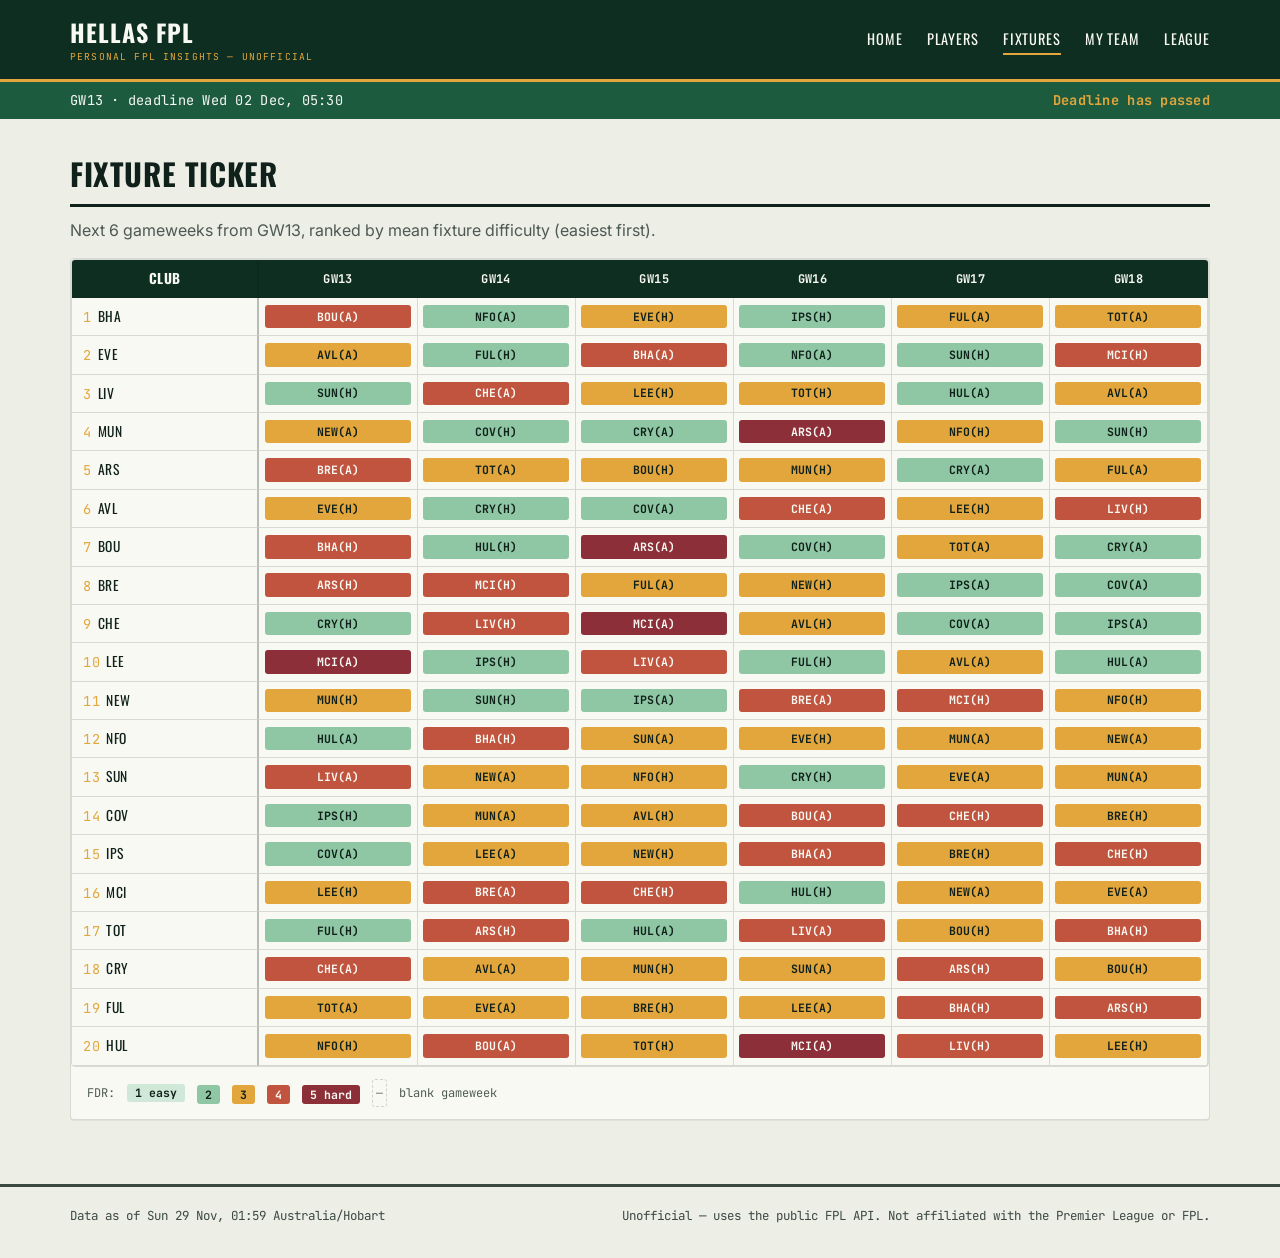
==== commit 89336f04: "Rebuild site [skip ci]" ====
--- a/docs/fixtures.html
+++ b/docs/fixtures.html
@@ -890,7 +890,7 @@
 
 <footer class="site-footer">
   <div class="container">
-    <span>Data as of Sat 28 Nov, 12:02 Australia/Hobart</span>
+    <span>Data as of Sun 29 Nov, 01:59 Australia/Hobart</span>
     <span>Unofficial &mdash; uses the public FPL API. Not affiliated with the Premier League or FPL.</span>
   </div>
 </footer>
